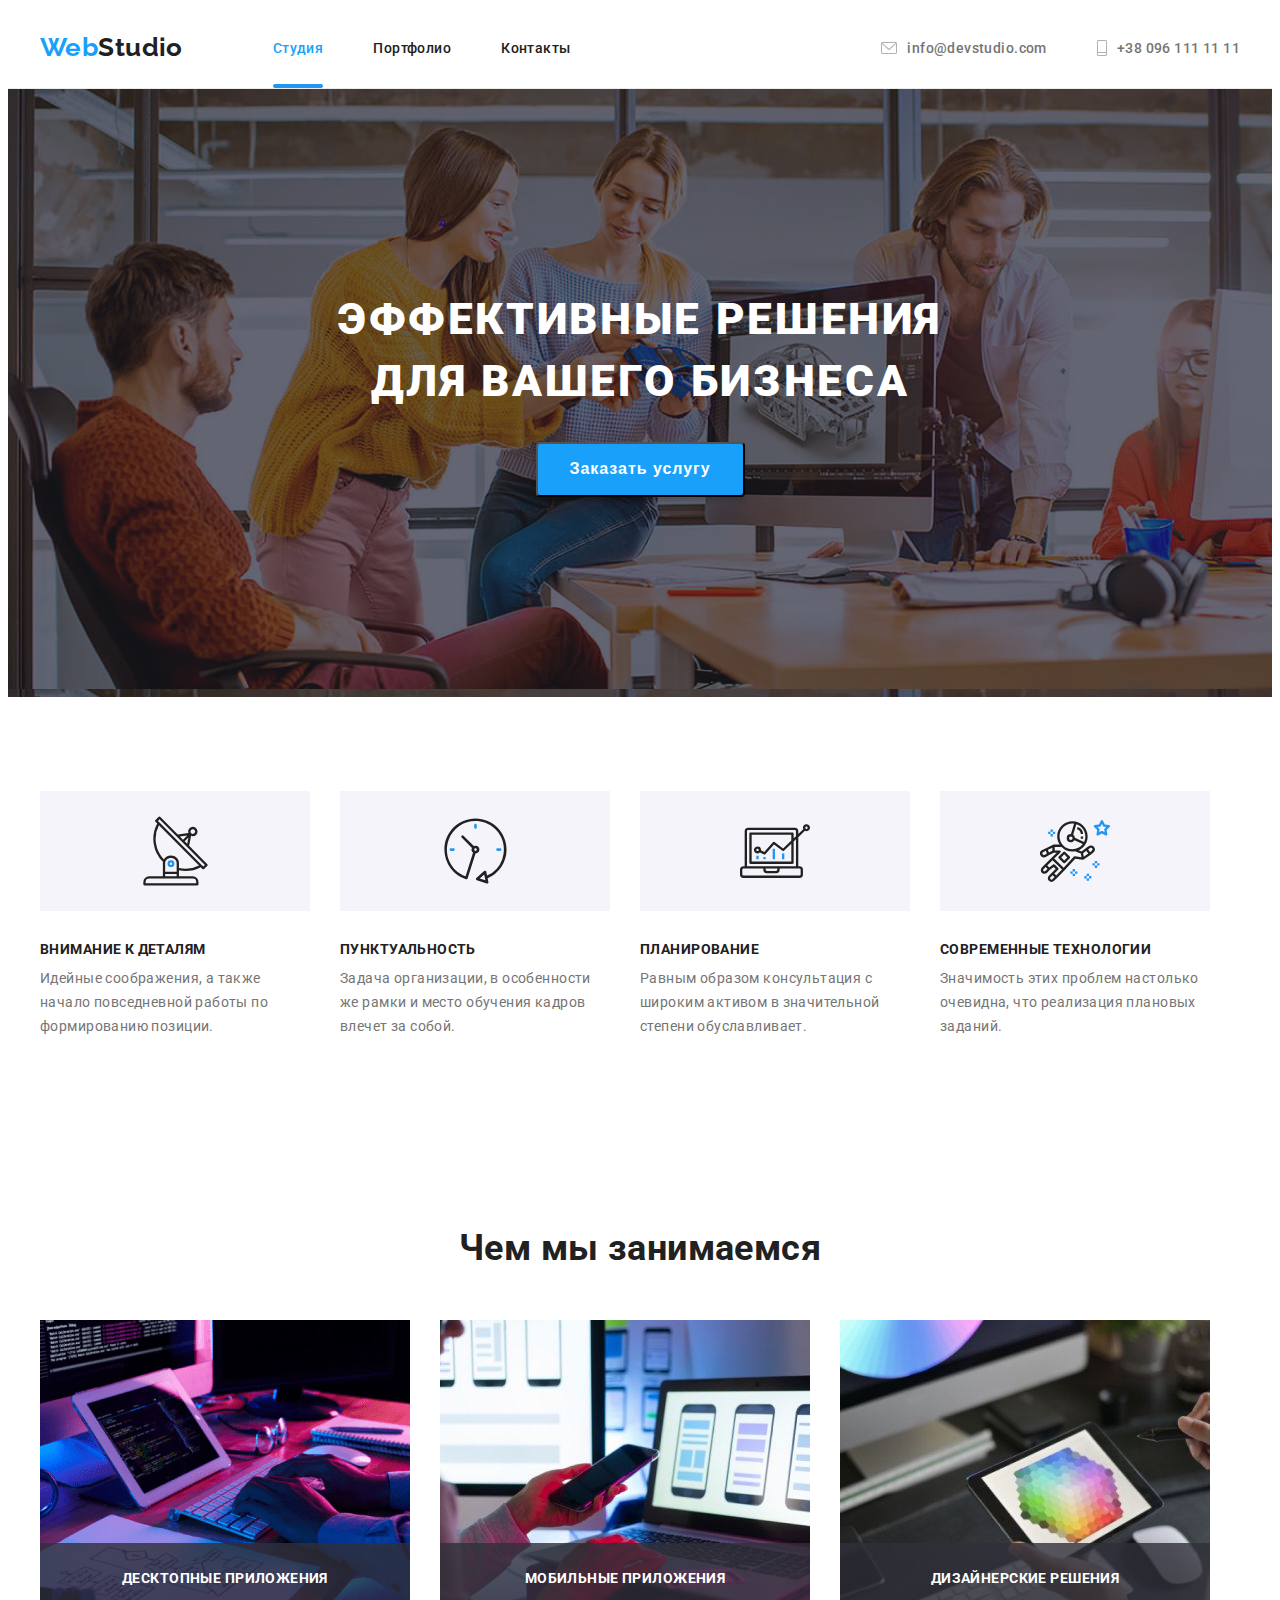
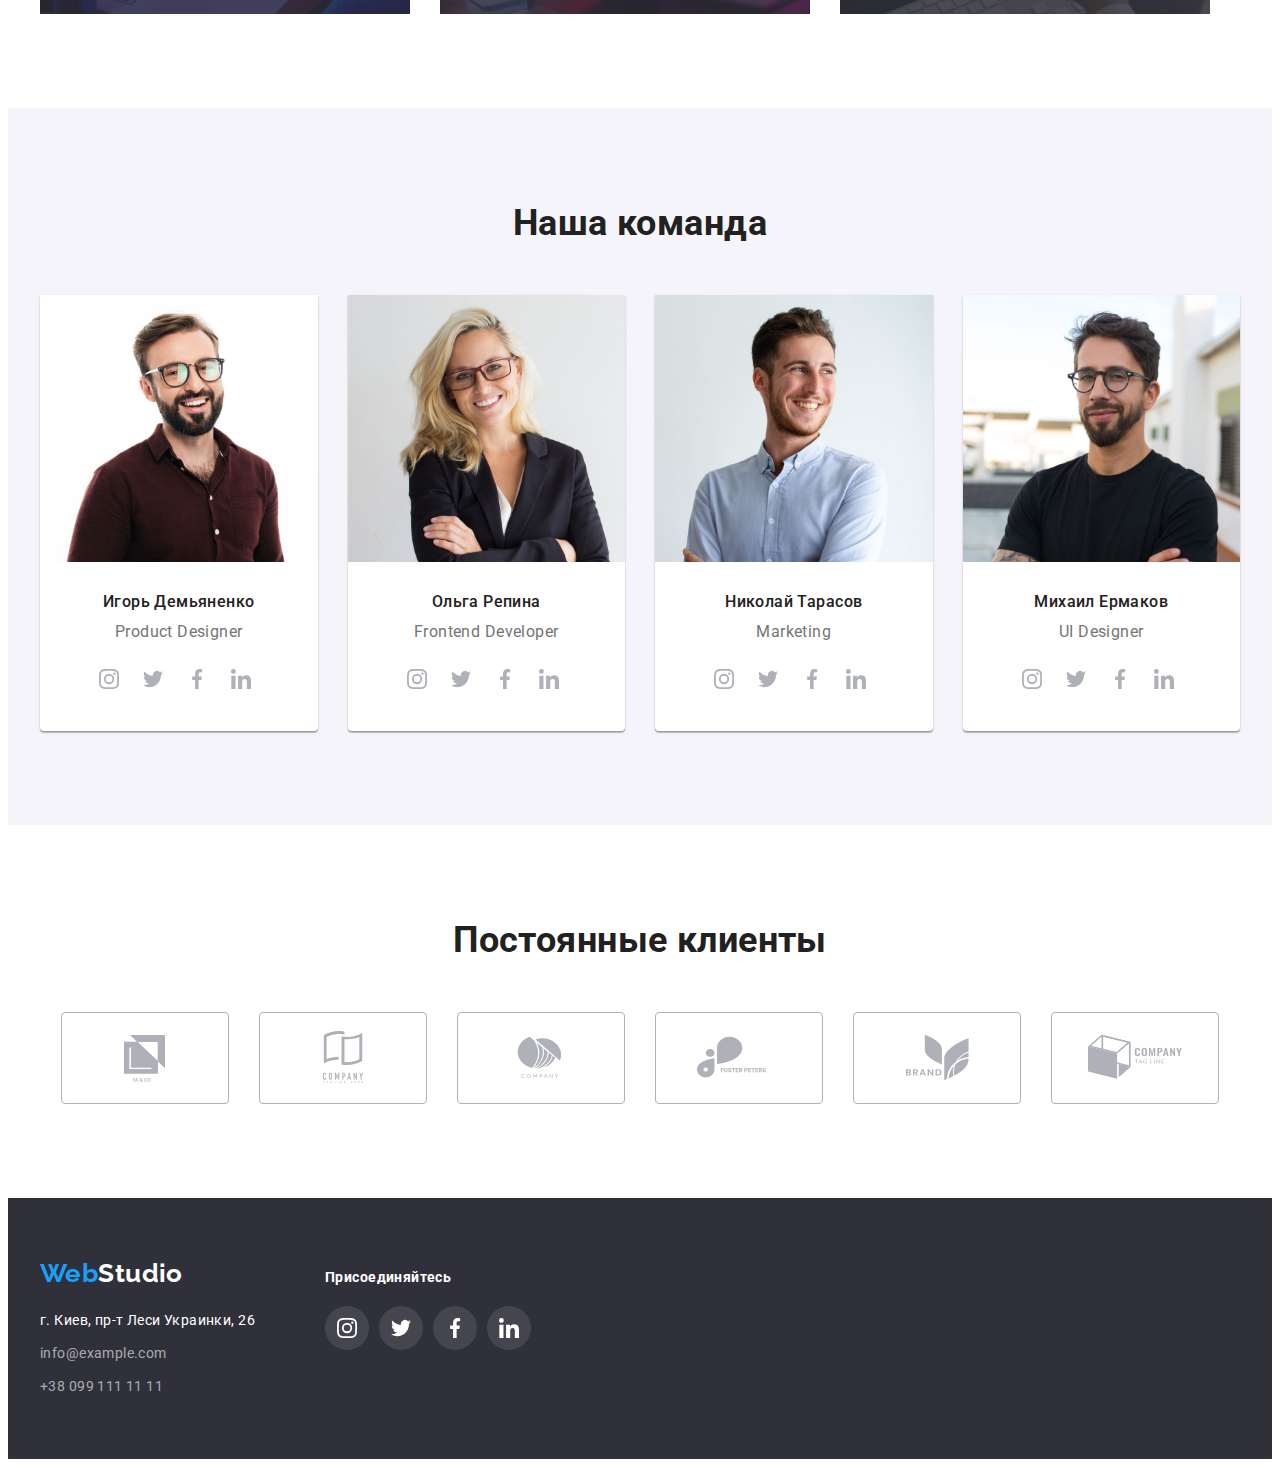
==== index.html @ 791e0b0e "All elements have bene copied from previous folder" ====
<!DOCTYPE html>
<html lang="en">
  <head>
    <meta charset="UTF-8" />
    <meta http-equiv="X-UA-Compatible" content="IE=edge" />
    <meta name="viewport" content="width=device-width, initial-scale=1.0" />
    <title>Document</title>
    <link rel="preconnect" href="https://fonts.gstatic.com" />
    <link
      rel="stylesheet"
      href="https://cdnjs.cloudflare.com/ajax/libs/modern-normalize/1.0.0/modern-normalize.min.css"
      integrity="sha512-ISS7cAi1PEhQ8jnbJpJZMd29NlhNj4AWYyLOSp2CE/CsHxTCu+r+t0D2yoJudVrd0/8fTVPUVDzY5Tvli75u/g=="
      crossorigin="anonymous"
      referrerpolicy="no-referrer"
    />
    <link
      href="https://fonts.googleapis.com/css2?family=Raleway:wght@700&family=Roboto:wght@400;500;700;900&display=swap"
      rel="stylesheet"
    />
    <link rel="stylesheet" href="./css/styles.css" />
  </head>
  <body>
    <!--Верхняя линия-->
    <header class="header">
      <div class="container flex-container">
        <a href="" class="header-logo link"
          ><span class="header-list-logo-part">Web</span>Studio</a
        >
        <nav class="nav">
          <ul class="nav-list">
            <li class="nav-list-item">
              <a href="./index.html" class="nav-list-link current link"
                >Студия</a
              >
            </li>
            <li class="nav-list-item">
              <a href="./portfolio.html" class="nav-list-link link"
                >Портфолио</a
              >
            </li>
            <li class="nav-list-item">
              <a href="" class="nav-list-link link">Контакты</a>
            </li>
          </ul>
        </nav>
        <ul class="auth-list">
          <li class="auth-list-item">
            <a href="mailto:info@devstudio.com" class="auth-list-link link">
              <svg class="auth-list-icon mail">
                <use href="./Images/sprite.svg#mail"></use>
              </svg>
              info@devstudio.com</a
            >
          </li>
          <li class="auth-list-item">
            <a href="tel:380961111111" class="auth-list-link link">
              <svg class="auth-list-icon phone">
                <use href="./Images/sprite.svg#phone"></use>
              </svg>
              +38 096 111 11 11</a
            >
          </li>
        </ul>
      </div>
    </header>
    <!-- Main  part -->
    <main>
      <!--Шапка/Герой-->
      <section class="hero">
        <div class="container">
          <h1 class="hero-title">
            Эффективные решения <br />для вашего бизнеса
          </h1>
          <button type="button" class="hero-button" data-modal-open>
            Заказать услугу
          </button>
          <div class="backdrop is-hidden" data-modal>
            <div class="modal">
              <button type="button" class="button-icon close" data-modal-close>
                <svg class="icon-close">
                  <use href="./Images/sprite.svg#close"></use>
                </svg>
              </button>
            </div>
          </div>
        </div>
      </section>
      <!--Особенности-->
      <section class="section">
        <h2 class="title-hide">Наши особенности</h2>

        <div class="container">
          <ul class="features-list">
            <li class="features-list-item">
              <div class="icon">
                <svg class="button-icon features1">
                  <use href="./Images/sprite.svg#features1"></use>
                </svg>
              </div>
              <h3 class="features-list-title">Внимание к деталям</h3>
              <p class="features-list-text">
                Идейные соображения, а также начало повседневной работы по
                формированию позиции.
              </p>
            </li>
            <li class="features-list-item">
              <div class="icon">
                <svg class="button-icon features2">
                  <use href="./Images/sprite.svg#features2"></use>
                </svg>
              </div>
              <h3 class="features-list-title">Пунктуальность</h3>
              <p class="features-list-text">
                Задача организации, в особенности же рамки и место обучения
                кадров влечет за собой.
              </p>
            </li>
            <li class="features-list-item">
              <div class="icon">
                <svg class="button-icon features3">
                  <use href="./Images/sprite.svg#features3"></use>
                </svg>
              </div>
              <h3 class="features-list-title">Планирование</h3>
              <p class="features-list-text">
                Равным образом консультация с широким активом в значительной
                степени обуславливает.
              </p>
            </li>
            <li class="features-list-item">
              <div class="icon">
                <svg class="button-icon features4">
                  <use href="./Images/sprite.svg#features4"></use>
                </svg>
              </div>
              <h3 class="features-list-title">Современные технологии</h3>
              <p class="features-list-text">
                Значимость этих проблем настолько очевидна, что реализация
                плановых заданий.
              </p>
            </li>
          </ul>
        </div>
      </section>
      <!--Чем мы занимаемся-->
      <section class="section">
        <div class="container">
          <h2 class="section-title">Чем мы занимаемся</h2>
          <ul class="wwd-list">
            <li class="wwd-list-item">
              <img
                src="./Images/What-we-do.1.jpg"
                width="370"
                alt="Писание код"
                class="wwd-list-img"
              />

              <p class="text-s">Десктопные приложения</p>
            </li>
            <li class="wwd-list-item">
              <img
                src="./Images/What-we-do.2.jpg"
                width="370"
                alt="Портирование"
                class="wwd-list-img"
              />
              <p class="text-s">Мобильные приложения</p>
            </li>
            <li class="wwd-list-item">
              <img
                src="./Images/What-we-do.3.jpg"
                width="370"
                alt="Цветовое оформление"
                class="wwd-list-img"
              />
              <p class="text-s">Дизайнерские решения</p>
            </li>
          </ul>
        </div>
      </section>
      <!--Наша команда-->
      <section class="section team">
        <div class="container">
          <h2 class="section-title">Наша команда</h2>
          <ul class="our-team">
            <li class="our-team-item">
              <img
                src="./Images/Worker1.jpg"
                alt="Фото Игоря Демьяненко"
                width="270"
                class="our-team-photo"
              />
              <div class="team-box">
                <h3 class="our-team-title">Игорь Демьяненко</h3>
                <p class="our-team-text">Product Designer</p>

                <div class="icon-list">
                  <a class="button our-team">
                    <svg class="button-icon">
                      <use href="./Images/sprite.svg#instagram"></use>
                    </svg>
                  </a>
                  <a class="button our-team">
                    <svg class="button-icon">
                      <use href="./Images/sprite.svg#twitter"></use>
                    </svg>
                  </a>
                  <a class="button our-team">
                    <svg class="button-icon">
                      <use href="./Images/sprite.svg#facebook"></use>
                    </svg>
                  </a>
                  <a class="button our-team">
                    <svg class="button-icon">
                      <use href="./Images/sprite.svg#in"></use>
                    </svg>
                  </a>
                </div>
              </div>
            </li>
            <li class="our-team-item">
              <img
                src="./Images/Worker2.jpg"
                alt="Фото Ольги Репиной"
                width="270"
                class="our-team-photo"
              />
              <div class="team-box">
                <h3 class="our-team-title">Ольга Репина</h3>
                <p class="our-team-text">Frontend Developer</p>

                <div class="icon-list">
                  <a class="button our-team">
                    <svg class="button-icon">
                      <use href="./Images/sprite.svg#instagram"></use>
                    </svg>
                  </a>
                  <a class="button our-team">
                    <svg class="button-icon">
                      <use href="./Images/sprite.svg#twitter"></use>
                    </svg>
                  </a>
                  <a class="button our-team">
                    <svg class="button-icon">
                      <use href="./Images/sprite.svg#facebook"></use>
                    </svg>
                  </a>
                  <a class="button our-team">
                    <svg class="button-icon">
                      <use href="./Images/sprite.svg#in"></use>
                    </svg>
                  </a>
                </div>
              </div>
            </li>
            <li class="our-team-item">
              <img
                src="./Images/Worker3.jpg"
                alt="Фото Николая Тарасова"
                width="270"
                class="our-team-photo"
              />
              <div class="team-box">
                <h3 class="our-team-title">Николай Тарасов</h3>
                <p class="our-team-text">Marketing</p>

                <div class="icon-list">
                  <a class="button our-team">
                    <svg class="button-icon">
                      <use href="./Images/sprite.svg#instagram"></use>
                    </svg>
                  </a>
                  <a class="button our-team">
                    <svg class="button-icon">
                      <use href="./Images/sprite.svg#twitter"></use>
                    </svg>
                  </a>
                  <a class="button our-team">
                    <svg class="button-icon">
                      <use href="./Images/sprite.svg#facebook"></use>
                    </svg>
                  </a>
                  <a class="button our-team">
                    <svg class="button-icon">
                      <use href="./Images/sprite.svg#in"></use>
                    </svg>
                  </a>
                </div>
              </div>
            </li>
            <li class="our-team-item">
              <img
                src="./Images/Worker4.jpg"
                alt="Фото Михаила Ермакова"
                width="270"
                class="our-team-photo"
              />
              <div class="team-box">
                <h3 class="our-team-title">Михаил Ермаков</h3>
                <p class="our-team-text">UI Designer</p>

                <div class="icon-list">
                  <a class="button our-team">
                    <svg class="button-icon">
                      <use href="./Images/sprite.svg#instagram"></use>
                    </svg>
                  </a>
                  <a class="button our-team">
                    <svg class="button-icon">
                      <use href="./Images/sprite.svg#twitter"></use>
                    </svg>
                  </a>
                  <a class="button our-team">
                    <svg class="button-icon">
                      <use href="./Images/sprite.svg#facebook"></use>
                    </svg>
                  </a>
                  <a class="button our-team">
                    <svg class="button-icon">
                      <use href="./Images/sprite.svg#in"></use>
                    </svg>
                  </a>
                </div>
              </div>
            </li>
          </ul>
        </div>
      </section>
      <!-- Клиенты -->
      <section class="section">
        <div class="container">
          <h2 class="section-title">Постоянные клиенты</h2>
          <ul class="our-сlients">
            <li class="our-clients-item">
              <svg class="button-icon client">
                <use href="./Images/sprite.svg#client1"></use>
              </svg>
            </li>
            <li class="our-clients-item">
              <svg class="button-icon client">
                <use href="./Images/sprite.svg#client2"></use>
              </svg>
            </li>
            <li class="our-clients-item">
              <svg class="button-icon client">
                <use href="./Images/sprite.svg#client3"></use>
              </svg>
            </li>
            <li class="our-clients-item">
              <svg class="button-icon client">
                <use href="./Images/sprite.svg#client4"></use>
              </svg>
            </li>
            <li class="our-clients-item">
              <svg class="button-icon client">
                <use href="./Images/sprite.svg#client5"></use>
              </svg>
            </li>
            <li class="our-clients-item">
              <svg class="button-icon client">
                <use href="./Images/sprite.svg#client6"></use>
              </svg>
            </li>
          </ul>
        </div>
      </section>
    </main>
    <!--Подвал-->
    <footer class="footer">
      <div class="container footer-c">
        <div class="address-container">
          <a href="" class="footer-logo"
            ><span class="footer-logo-part">Web</span>Studio
          </a>
          <address class="address">
            <ul class="address-list">
              <li class="address-list-item">
                <p class="address-list-text">г. Киев, пр-т Леси Украинки, 26</p>
              </li>
              <li class="address-list-item">
                <a href="mailto:info@example.com" class="address-list-link link"
                  >info@example.com</a
                >
              </li>
              <li class="address-list-item">
                <a href="tel:380991111111" class="address-list-link link"
                  >+38 099 111 11 11</a
                >
              </li>
            </ul>
          </address>
        </div>
        <div class="icon-container">
          <h3 class="icon-list-title">Присоединяйтесь</h3>
          <ul class="icon-list footer-i">
            <li class="icon-list-item">
              <svg class="button-icon">
                <use href="./Images/sprite.svg#instagram"></use>
              </svg>
            </li>
            <li class="icon-list-item">
              <svg class="button-icon">
                <use href="./Images/sprite.svg#twitter"></use>
              </svg>
            </li>
            <li class="icon-list-item">
              <svg class="button-icon">
                <use href="./Images/sprite.svg#facebook"></use>
              </svg>
            </li>
            <li class="icon-list-item">
              <svg class="button-icon">
                <use href="./Images/sprite.svg#in"></use>
              </svg>
            </li>
          </ul>
        </div>
      </div>
    </footer>
    <script src="./js/modal.js"></script>
  </body>
</html>
---- css/styles.css ----
/* Основной цвет при наведении на ссылку/кнопку #2196F3 */
/* Основной цвет текста навигации и заголовков #212121 */
/* Цвет на текста героя+нижний лого #FFFFFF */
/* Цвет обычного текста в секции #757575 */
/* Основной цвет заднего фона #FFFFFF */
/* Цвет заднего фона Hero#2F303A */

:root {
  --primary-text-color: #212121;
  --secondary-text-color: #757575;
  --white-text-color: #ffffff;
  --footer-text-color: rgba(255, 255, 255, 0.6);
  --accent-color: #18a0fb;
  --primary-white-color: #ffffff;
  --secondary-background-color: #2f303a;
  --third-background-color: #f5f4fa;
  --fourth-background-color: #c4c4c4;
  --first-icon-color: #afb1b8;
  --second-icon-color: #212121;
  --third-icon-color: #ffffff;
  --fourth-icon-color: #757575;
}

body {
  font-family: Roboto;
  font-size: 14px;
  line-height: 1.2;
  letter-spacing: 0.03em;
  color: var(--primary-text-color);
  background-color: var(--primary-white-color);
}
li {
  list-style-type: none;
}
h1,
h2,
h3,
h4,
h5,
h6 {
  margin-top: 0;
  margin-bottom: 0;
}
ul,
p {
  margin: 0;
  padding: 0;
}

img {
  display: block;
  width: 100%;
  height: auto;
}

.title-hide {
  display: none;
}
.button {
  display: flex;

  padding: 0;

  border: none;
}

.button-icon,
.auth-list-icon {
  fill: var(--first-icon-color);

  transition: 250ms cubic-bezier(0.4, 0, 0.2, 1);
}

.button-icon:hover,
.auth-list-icon:hover,
.button-icon:focus,
.auth-list-icon:focus {
  fill: var(--accent-color);

  cursor: pointer;
}

/* Header */
.container {
  margin-left: auto;
  margin-right: auto;
  padding-left: 15px;
  padding-right: 15px;

  width: 1200px;
}

.flex-container {
  display: flex;

  align-items: center;
  justify-content: center;
}

.section {
  padding-top: 94px;
  padding-bottom: 94px;
}
/* Logo */

.header {
  display: flex;
  height: 80px;

  border-bottom: 1px solid #ececec;
}
.header-list-logo-part,
.footer-logo-part {
  color: var(--accent-color);
}
.header-logo {
  margin-right: 90px;

  text-decoration: none;
  font-family: Raleway;
  font-weight: bold;
  font-size: 26px;
  color: var(--primary-text-color);

  transition: 250ms cubic-bezier(0.4, 0, 0.2, 1);
}

.header-logo:focus,
.header-logo:hover {
  color: var(--accent-color);
}

.footer-logo:focus,
.footer-logo:hover {
  color: var(--accent-color);
}

.link {
  text-decoration: none;
}

.nav-list {
  display: flex;
}
.nav-list-item:not(:last-child),
.auth-list-item:not(:last-child) {
  margin-right: 50px;
}

.nav-list-link.current {
  position: relative;
  transition: 250ms cubic-bezier(0.4, 0, 0.2, 1);
}

.nav-list-link.current::after {
  content: "";
  position: absolute;
  top: 115%;
  right: 0%;

  width: 100%;
  height: 4px;

  background: #2196f3;
  border-radius: 2px;
}

.nav-list-link {
  padding-top: 20px;
  padding-bottom: 20px;

  font-weight: 500;
  color: var(--primary-text-color);

  transition: 250ms cubic-bezier(0.4, 0, 0.2, 1);
}
.nav-list-link:focus,
.nav-list-link:hover {
  color: var(--accent-color);
}

.current {
  font-weight: 500;
  color: var(--accent-color);
}

.auth-list {
  margin-left: auto;

  display: flex;
}

.auth-list-item {
  display: flex;
  align-items: center;
}

.mail {
  margin-right: 10px;

  width: 16px;
  height: 12px;

  transition: 250ms cubic-bezier(0.4, 0, 0.2, 1);
}

.phone {
  margin-right: 10px;

  width: 10px;
  height: 16px;

  transition: 250ms cubic-bezier(0.4, 0, 0.2, 1);
}

.auth-list-link {
  display: flex;
  align-items: center;
  padding-top: 20px;
  padding-bottom: 20px;

  font-weight: 500;
  color: var(--secondary-text-color);

  transition: 250ms cubic-bezier(0.4, 0, 0.2, 1);
}

.auth-list-link:focus,
.auth-list-link:hover {
  color: var(--accent-color);
}

.auth-list-link:hover .auth-list-icon,
.auth-list-link:focus .auth-list-icon {
  fill: var(--accent-color);
}

/* Hero */

.hero {
  margin-right: auto;
  margin-left: auto;

  max-width: 1600px;
  padding-top: 200px;
  padding-bottom: 200px;

  background-color: var(--fourth-background-color);
  background-image: linear-gradient(
      to right,
      rgba(47, 48, 58, 0.4),
      rgba(47, 48, 58, 0.4)
    ),
    url(../Images/hero-background.jpg);
}

.hero-title {
  text-align: center;
  font-weight: 900;
  font-size: 44px;
  line-height: 1.4;
  letter-spacing: 0.06em;
  text-transform: uppercase;
  color: var(--white-text-color);
}
.hero-button {
  margin-top: 30px;
  margin-left: auto;
  margin-right: auto;

  display: flex;
  padding: 10px 32px;

  cursor: pointer;
  font-weight: bold;
  font-size: 16px;
  line-height: 1.9;
  letter-spacing: 0.06em;
  text-align: center;
  color: var(--white-text-color);

  background: var(--accent-color);
  box-shadow: 0px 4px 4px rgba(0, 0, 0, 0.15);
  border-radius: 4px;
  transition: 250ms cubic-bezier(0.4, 0, 0.2, 1);
}

.backdrop {
  position: fixed;
  top: 0;
  left: 0;

  width: 100%;
  height: 100%;

  background: rgba(0, 0, 0, 0.2);
  transition: 250ms cubic-bezier(0.4, 0, 0.2, 1);
}

.backdrop.is-hidden {
  pointer-events: none;
  visibility: hidden;
  transition: 250ms cubic-bezier(0.4, 0, 0.2, 1);

  opacity: 0;
}

.modal {
  position: absolute;
  top: 50%;
  left: 50%;

  transform: translate(-50%, -50%);
  width: 528px;
  height: 581px;

  background: #ffffff;
  box-shadow: 0px 1px 3px rgba(0, 0, 0, 0.12), 0px 1px 1px rgba(0, 0, 0, 0.14),
    0px 2px 1px rgba(0, 0, 0, 0.2);
  border-radius: 4px;
}

.close {
  position: absolute;
  top: 8px;
  right: 8px;

  width: 30px;
  height: 30px;
  padding: 0%;

  background-color: var(--primary-white-color);
  border-radius: 50%;
  cursor: pointer;
  border-color: var(--first-icon-color);
  transition: 250ms cubic-bezier(0.4, 0, 0.2, 1);
}

.icon-close {
  width: 100%;
  height: 100%;

  fill: #212121;
  transition: 10ms cubic-bezier(0.4, 0, 0.2, 1);
}

.close:hover .icon-close,
.close:focus .icon-close {
  fill: var(--accent-color);
}

.close:hover,
.close:focus {
  border-color: var(--accent-color);
}

/* Features */
.features-section {
  padding-top: 94px;
  padding-bottom: 94px;
}

.features-list {
  display: flex;
}

.features-list-item {
  margin-right: 30px;

  width: 270px;
}

.features-list-item > .icon {
  margin-bottom: 30px;

  display: flex;
  align-items: center;
  justify-content: center;
  padding-top: 25px;
  padding-bottom: 25px;

  background-color: var(--third-background-color);
}

.features1 {
  width: 65px;
  height: 70px;

  fill: var(--second-icon-color);
  transition: 250ms cubic-bezier(0.4, 0, 0.2, 1);
}
.features2 {
  width: 65px;
  height: 70px;

  fill: var(--second-icon-color);
  transition: 250ms cubic-bezier(0.4, 0, 0.2, 1);
}
.features3 {
  width: 70px;
  height: 70px;

  fill: var(--second-icon-color);
  transition: 250ms cubic-bezier(0.4, 0, 0.2, 1);
}
.features4 {
  width: 70px;
  height: 70px;

  fill: var(--second-icon-color);
  transition: 250ms cubic-bezier(0.4, 0, 0.2, 1);
}

.features-list-item:last-child {
  margin-right: 0;
}

.features-list-title {
  margin-bottom: 10px;

  font-size: 14px;
  font-weight: bold;
  text-transform: uppercase;
}

.features-list-text {
  line-height: 1.7;

  color: var(--secondary-text-color);
}

/* What we do */
.wwd-section {
  padding-top: 94px;
  padding-bottom: 94px;
}

.wwd-title {
  margin-bottom: 50px;
}
.section-title {
  margin-bottom: 50px;

  font-weight: bold;
  font-size: 36px;
  text-align: center;
}

.wwd-list {
  display: flex;
}
.wwd-list-item:not(:last-child) {
  margin-right: 30px;
}

.wwd-list-item {
  position: relative;
}

.overlay {
  position: absolute;

  width: 100%;

  transition: 250ms cubic-bezier(0.4, 0, 0.2, 1);
  opacity: 0;
}

.text-s {
  position: absolute;

  /* Или через падинги left+right:auto */
  width: 100%;
  bottom: 0%;
  display: flex;
  padding-top: 27px;
  padding-bottom: 27px;
  justify-content: center;

  font-weight: bold;
  text-transform: uppercase;
  color: var(--white-text-color);

  background: rgba(47, 48, 58, 0.8);
  transition: 250ms cubic-bezier(0.4, 0, 0.2, 1);
}

.wwd-list-item:hover .overlay.text-s,
.wwd-list-item:focus .overlay.text-s {
  opacity: 1;
}

/* Our Team */
.team {
  background-color: var(--third-background-color);
}

.our-team {
  display: flex;
}
.our-team-item {
  background-color: #ffffff;
  box-shadow: 0px 1px 3px rgba(0, 0, 0, 0.12), 0px 1px 1px rgba(0, 0, 0, 0.14),
    0px 2px 1px rgba(0, 0, 0, 0.2);
  border-radius: 0px 0px 4px 4px;
}

.our-team-item:not(:last-child) {
  margin-right: 30px;
}

.team-box {
  padding-top: 30px;
  padding-bottom: 30px;
}

.icon-list {
  display: flex;
  justify-content: center;
  width: 270px;
}
.icon-list svg {
  width: 44px;
  height: 44px;

  background-color: var(--third-icon-color);
  transition: 250ms cubic-bezier(0.4, 0, 0.2, 1);
}

.icon-list svg:hover,
.icon-list svg:focus {
  border-radius: 50%;
  fill: var(--third-icon-color);
  background-color: var(--accent-color);
}

.button.our-team {
  border-radius: 50%;
}

.button.our-team > .button-icon {
  border-radius: 50%;
}
.our-team-title {
  margin-bottom: 10px;

  font-weight: 500;
  font-size: 16px;
  text-align: center;
}
.our-team-text {
  margin-bottom: 16px;

  font-size: 16px;
  color: var(--secondary-text-color);
  text-align: center;
}

/* Our Clients */
.our-сlients {
  display: flex;
  justify-content: center;
}

.our-clients-item {
  margin-right: 30px;

  display: flex;
  padding: 15px 30px;

  border: 1px solid var(--first-icon-color);
  border-radius: 4px;
  cursor: pointer;
  transition: 250ms cubic-bezier(0.4, 0, 0.2, 1);
}

.our-clients-item:hover,
.our-clients-item:focus {
  border-color: var(--accent-color);
}
.our-clients-item:hover .button-icon,
.our-clients-item:focus .button-icon {
  fill: var(--accent-color);
}
.our-clients-item:last-child {
  margin-right: 0;
}

.button-icon.client {
  width: 106px;
  height: 60px;
}

/* Footer */
.footer {
  padding-top: 60px;
  padding-bottom: 60px;

  background-color: var(--secondary-background-color);
}
.footer-c {
  display: flex;
  align-items: baseline;
}
.footer-logo {
  font-family: Raleway;
  font-weight: bold;
  font-size: 26px;
  text-decoration: none;
  color: var(--white-text-color);

  transition: 250ms cubic-bezier(0.4, 0, 0.2, 1);
}

.address {
  margin-top: 20px;
}

.address-list-item {
  margin-bottom: 9px;

  font-style: normal;
  line-height: 1.7;
  color: var(--white-text-color);
}
.address-list-item:last-child {
  margin-bottom: 0;
}

.icon-container {
  margin-left: 70px;
}

.footer-i svg {
  fill: var(--third-icon-color);
  background-color: rgba(255, 255, 255, 0.1);
  border-radius: 50%;
  transition: 250ms cubic-bezier(0.4, 0, 0.2, 1);
}
.icon-list.footer-i {
  justify-content: flex-start;
}

.icon-list-title {
  margin-bottom: 20px;

  font-size: 14px;
  color: var(--white-text-color);
}

.icon-list-item {
  display: flex;
}

.icon-list-item:not(:last-child) {
  margin-right: 10px;
}

.address-list-link {
  font-style: normal;
  font-size: 14px;
  line-height: 1.7;
  letter-spacing: 0.03em;
  color: var(--footer-text-color);

  transition: 250ms cubic-bezier(0.4, 0, 0.2, 1);
}
.address-list-link:focus,
.address-list-link:hover {
  color: var(--accent-color);
}

.footer-list-part-logo.right {
  color: var(--white-text-color);
}
.footer-list-part-logo.right:focus,
.footer-list-part-logo.right:hover {
  color: var(--accent-color);
}

/* PORTFOLIO */
/* Фильтр */
.filter-list {
  margin-bottom: 50px;

  display: flex;
  justify-content: center;
}

.filter-list-item:not(:last-child) {
  margin-right: 8px;
}

.filter-list-button.current {
  text-align: center;
  cursor: pointer;
  font-weight: 500;
  font-size: 16px;
  line-height: 1.6;
  letter-spacing: 0.06em;
  color: var(--white-text-color);

  background: var(--accent-color);
  box-shadow: 0px 3px 1px rgba(0, 0, 0, 0.1), 0px 1px 2px rgba(0, 0, 0, 0.08),
    0px 2px 2px rgba(0, 0, 0, 0.12);
  transition: 250ms cubic-bezier(0.4, 0, 0.2, 1);
  border-radius: 4px;
  border: transparent;
}
.filter-list-button.current:hover,
.filter-list-button.current:focus {
  color: var(--white-text-color);
}
.filter-list-button {
  padding: 6px 22px;

  font-weight: 500;
  font-size: 16px;
  line-height: 1.6;
  letter-spacing: 0.06em;
  text-align: center;
  color: var(--primary-text-color);

  background: var(--third-background-color);
  border-radius: 4px;
  border: transparent;
  transition: 250ms cubic-bezier(0.4, 0, 0.2, 1);

  cursor: pointer;
}
.filter-list-button:hover,
.filter-list-button:focus {
  color: var(--white-text-color);

  background: var(--accent-color);
  box-shadow: 0px 3px 1px rgba(0, 0, 0, 0.1), 0px 1px 2px rgba(0, 0, 0, 0.08),
    0px 2px 2px rgba(0, 0, 0, 0.12);
  border-radius: 4px;
}

/* Проекты */
.project-list {
  margin: -15px;

  display: flex;
  flex-wrap: wrap;
}

.project-list-item {
  margin: 15px;

  background: #ffffff;
  border: 1px solid #eeeeee;
  box-sizing: border-box;
  transition: 250ms cubic-bezier(0.4, 0, 0.2, 1);
}

.project-list-item:hover,
.project-list-item:focus {
  box-shadow: 0px 1px 1px rgba(0, 0, 0, 0.12), 0px 4px 4px rgba(0, 0, 0, 0.06),
    1px 4px 6px rgba(0, 0, 0, 0.16);
}

.project-list-item:hover .thumb:before,
.project-list-item:focus .thumb:before {
  transform: translateY(0%);

  opacity: 1;
}

.project-list-item:hover .text-p,
.project-list-item:focus .text-p {
  transform: translate(-50%, -50%) translateY(0%);

  opacity: 1;
}

.project-list-item:nth-child(3n) {
  margin-right: 0px;
}
.project-list-item:not(:nth-last-child(-n + 3)) {
  margin-bottom: 15px;
}

.thumb {
  position: relative;

  overflow: hidden;
}

.thumb::before {
  content: "";
  position: absolute;
  top: 0%;
  left: 0%;

  width: 100%;
  height: 100%;
  transform: translateY(100%);

  background: rgba(33, 150, 243, 0.9);
  transition: 250ms cubic-bezier(0.4, 0, 0.2, 1);

  opacity: 0;
}

.text-p {
  top: 50%;
  left: 50%;

  width: 322px;

  font-size: 18px;
  line-height: 1.6;
  color: var(--white-text-color);

  transform: translate(-50%, -50%) translateY(100%);
}

.project-list-item:hover text.p,
.project-list-item:focus text.p {
  opacity: 1;
}

.project-box {
  padding-top: 20px;
  padding-bottom: 20px;
  padding-left: 24px;
  padding-right: 24px;
}

.project-list-title {
  margin-bottom: 4px;

  font-weight: bold;
  font-size: 18px;
  line-height: 2;
  letter-spacing: 0.06em;
  color: var(--primary-text-color);
}
.project-list-text {
  font-size: 16px;
  line-height: 1.8;
  color: var(--secondary-text-color);
}
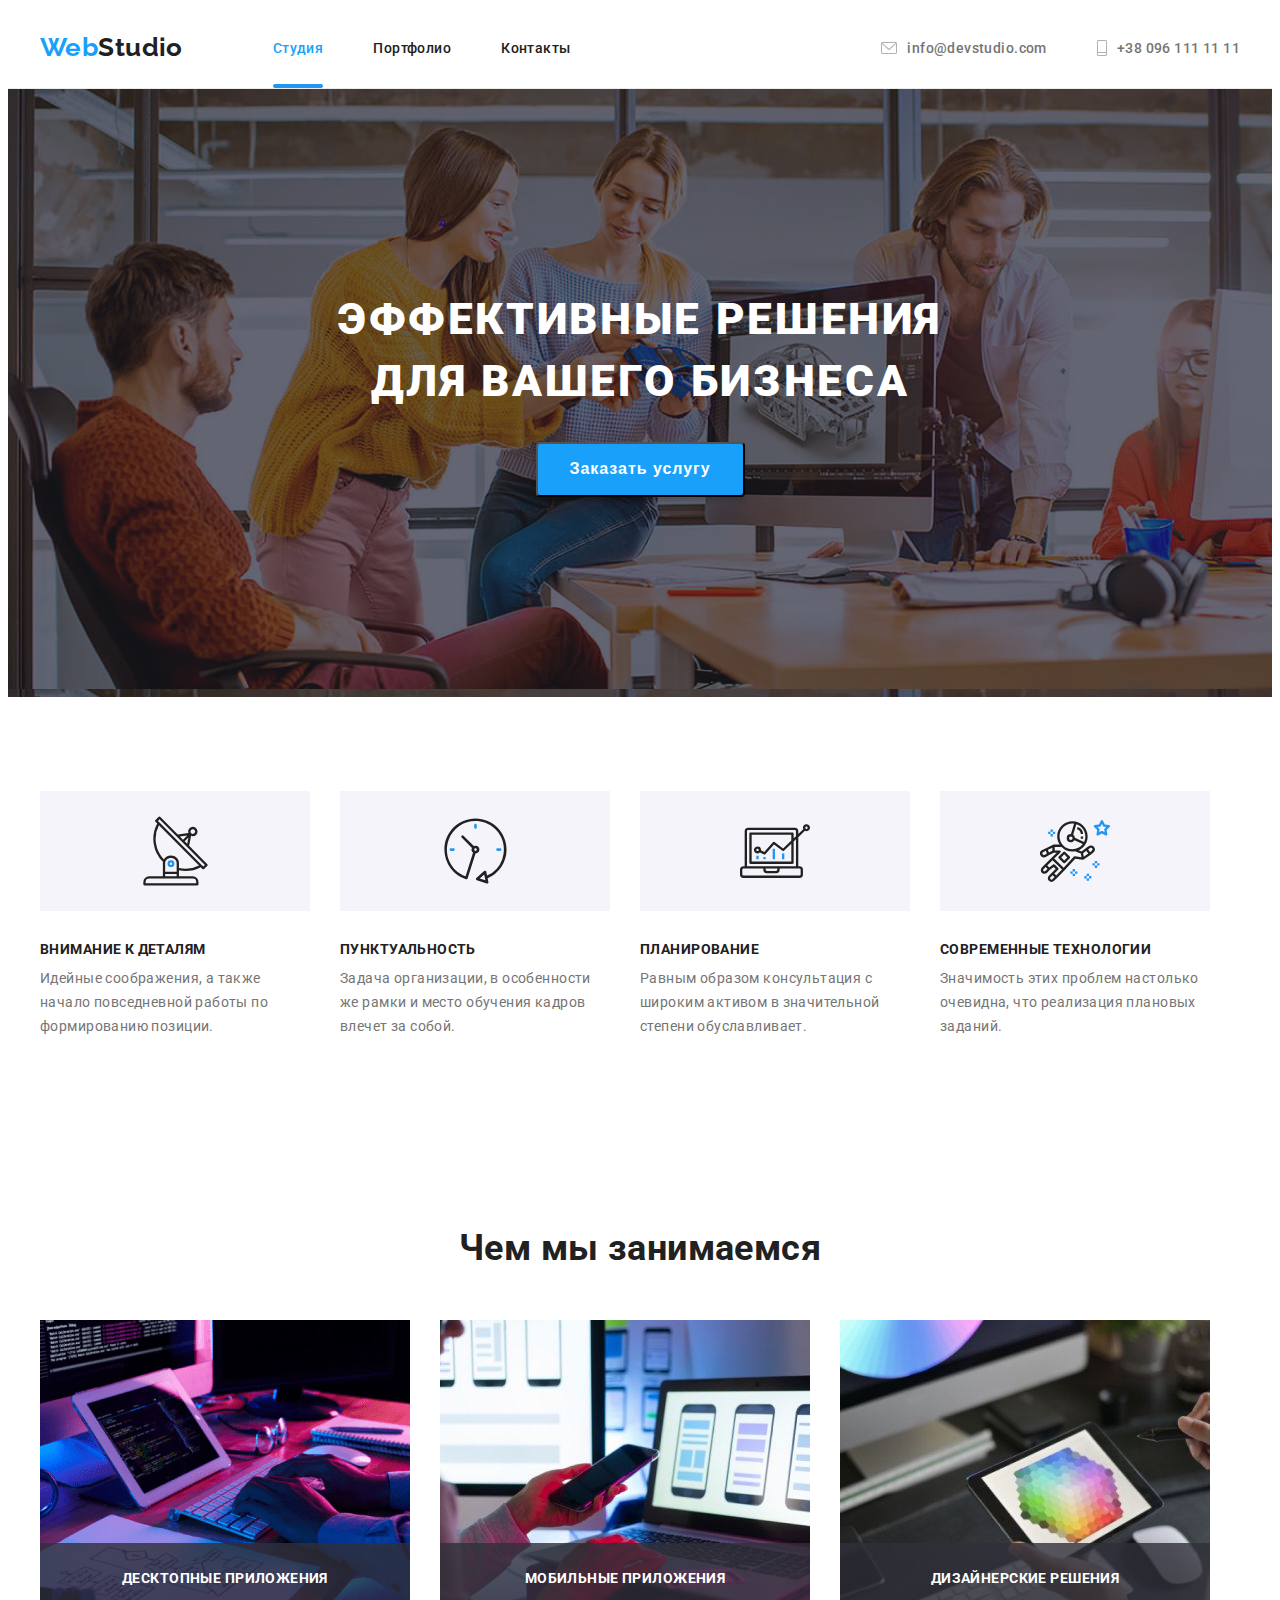
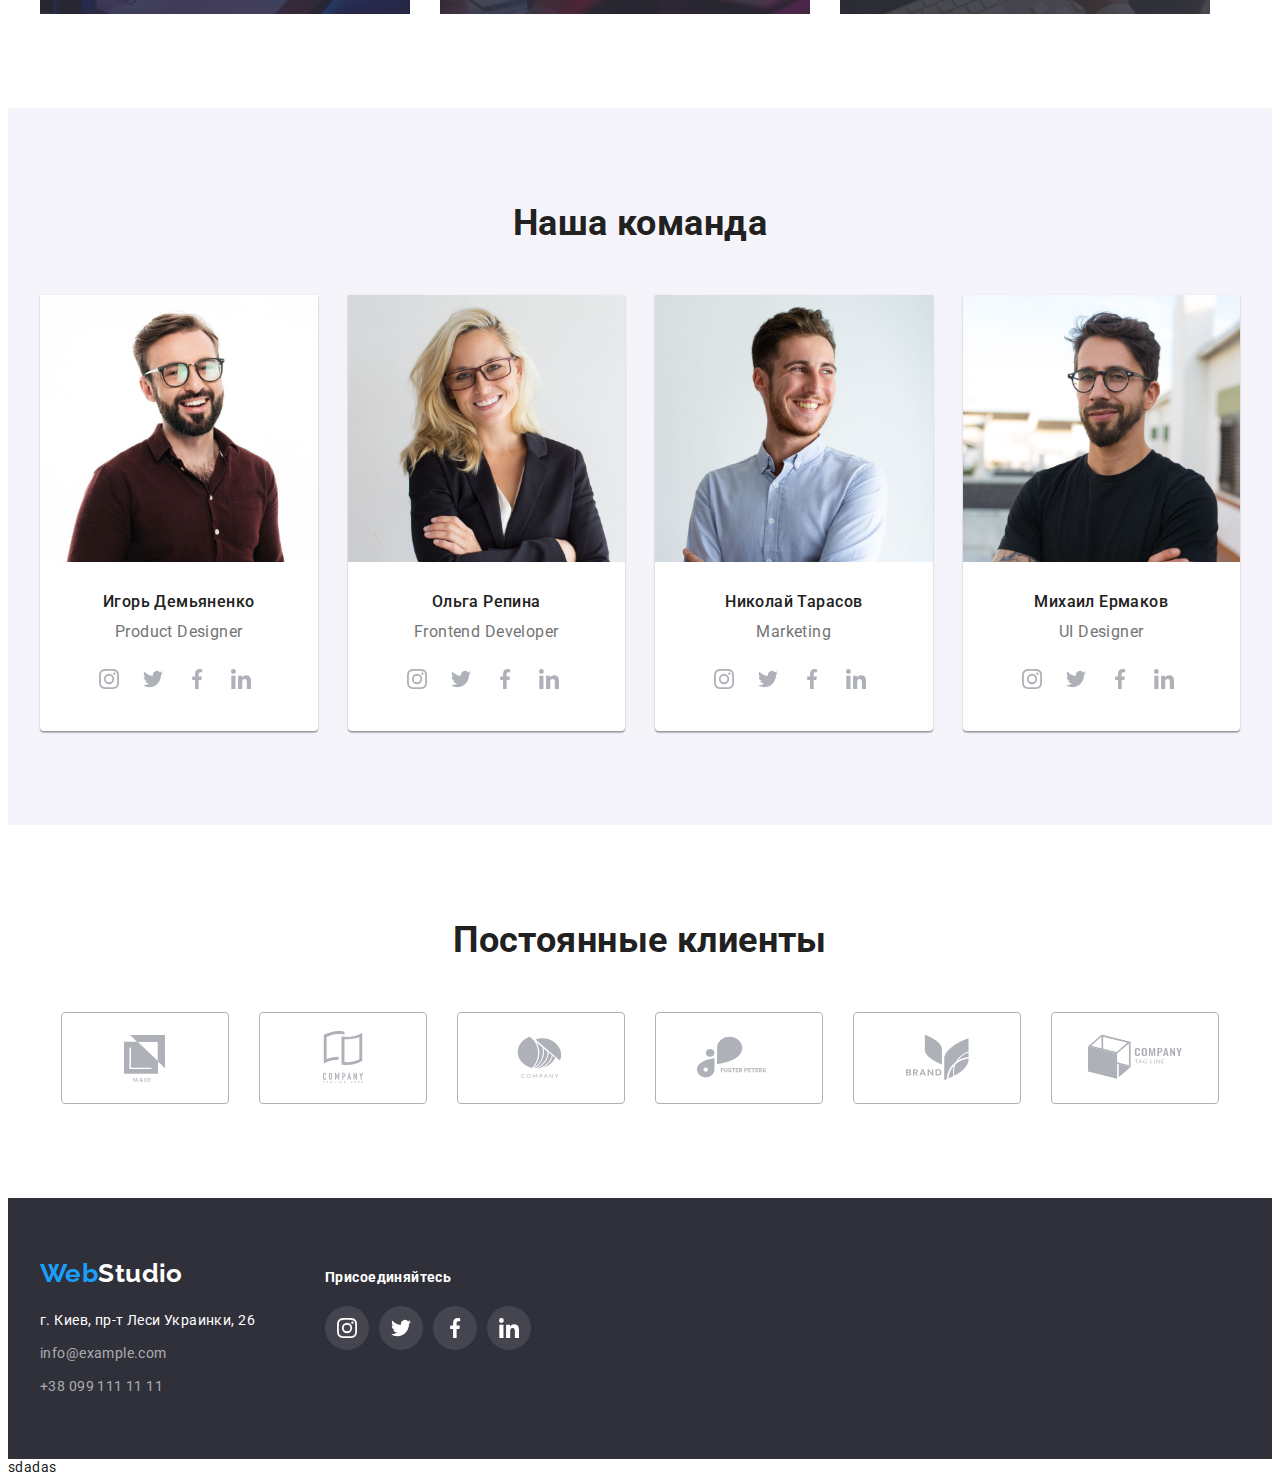
==== commit f5faa3e8: "HW-6.1" ====
--- a/index.html
+++ b/index.html
@@ -81,6 +81,26 @@
                   <use href="./Images/sprite.svg#close"></use>
                 </svg>
               </button>
+              <h2>Оставьте сови данные, мы вам перезвоним</h2>
+              <label for="name">Имя</label>
+              <input type="text" name="name" id="name" />
+              <label for="tel">Телефон</label>
+              <input type="tel" name="tel" id="tel" />
+              <label for="email">Почта</label>
+              <input type="email" name="email" id="email" />
+              <label for="comment">Комментрий</label>
+              <textarea
+                name="comment"
+                id="comment"
+                placeholder="Введите текст"
+              ></textarea>
+              <br />
+              <input type="checkbox" name="checkbox" id="checkbox" />
+              <label for="checkbox"
+                >Соглашаюсь с рассылкой и принимаю
+                <a>Условия договора</a></label
+              >
+              <button type="button">Отправить</button>
             </div>
           </div>
         </div>
@@ -417,6 +437,7 @@
         </div>
       </div>
     </footer>
+    <form>sdadas</form>
     <script src="./js/modal.js"></script>
   </body>
 </html>
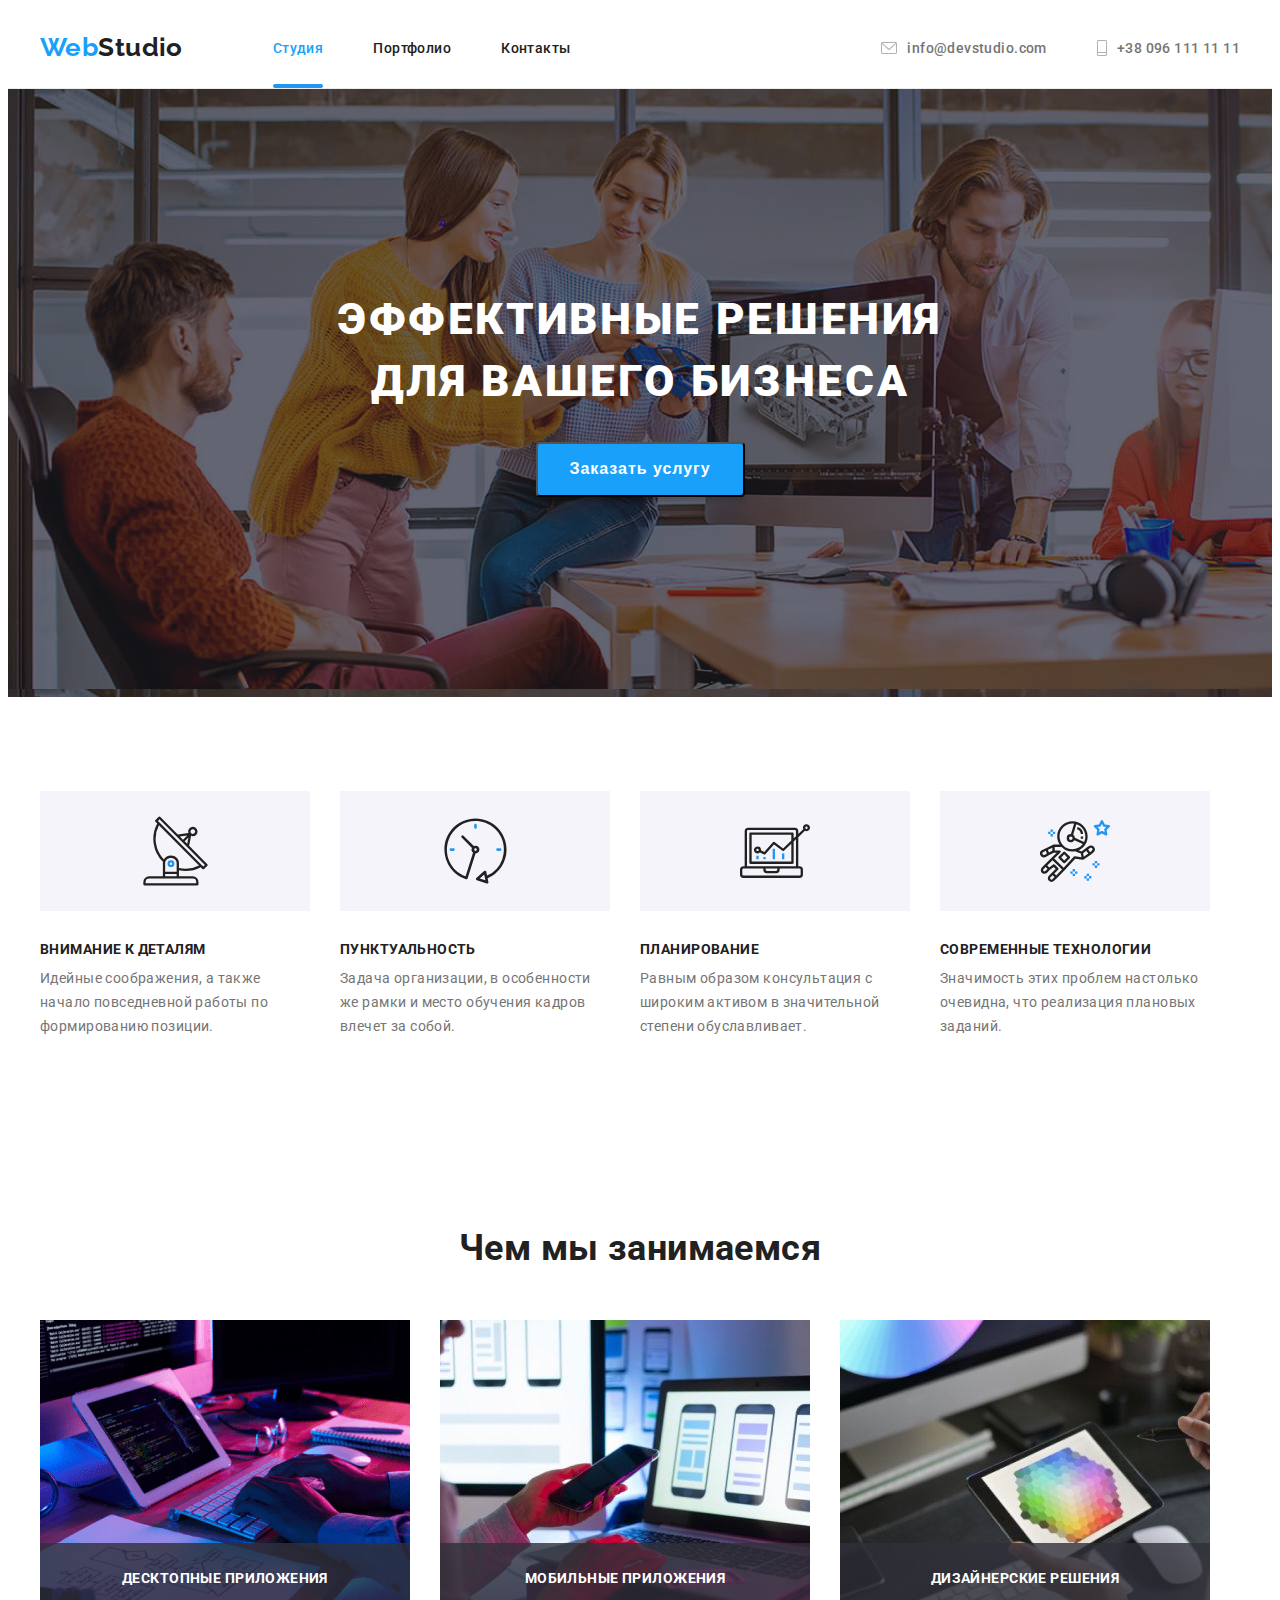
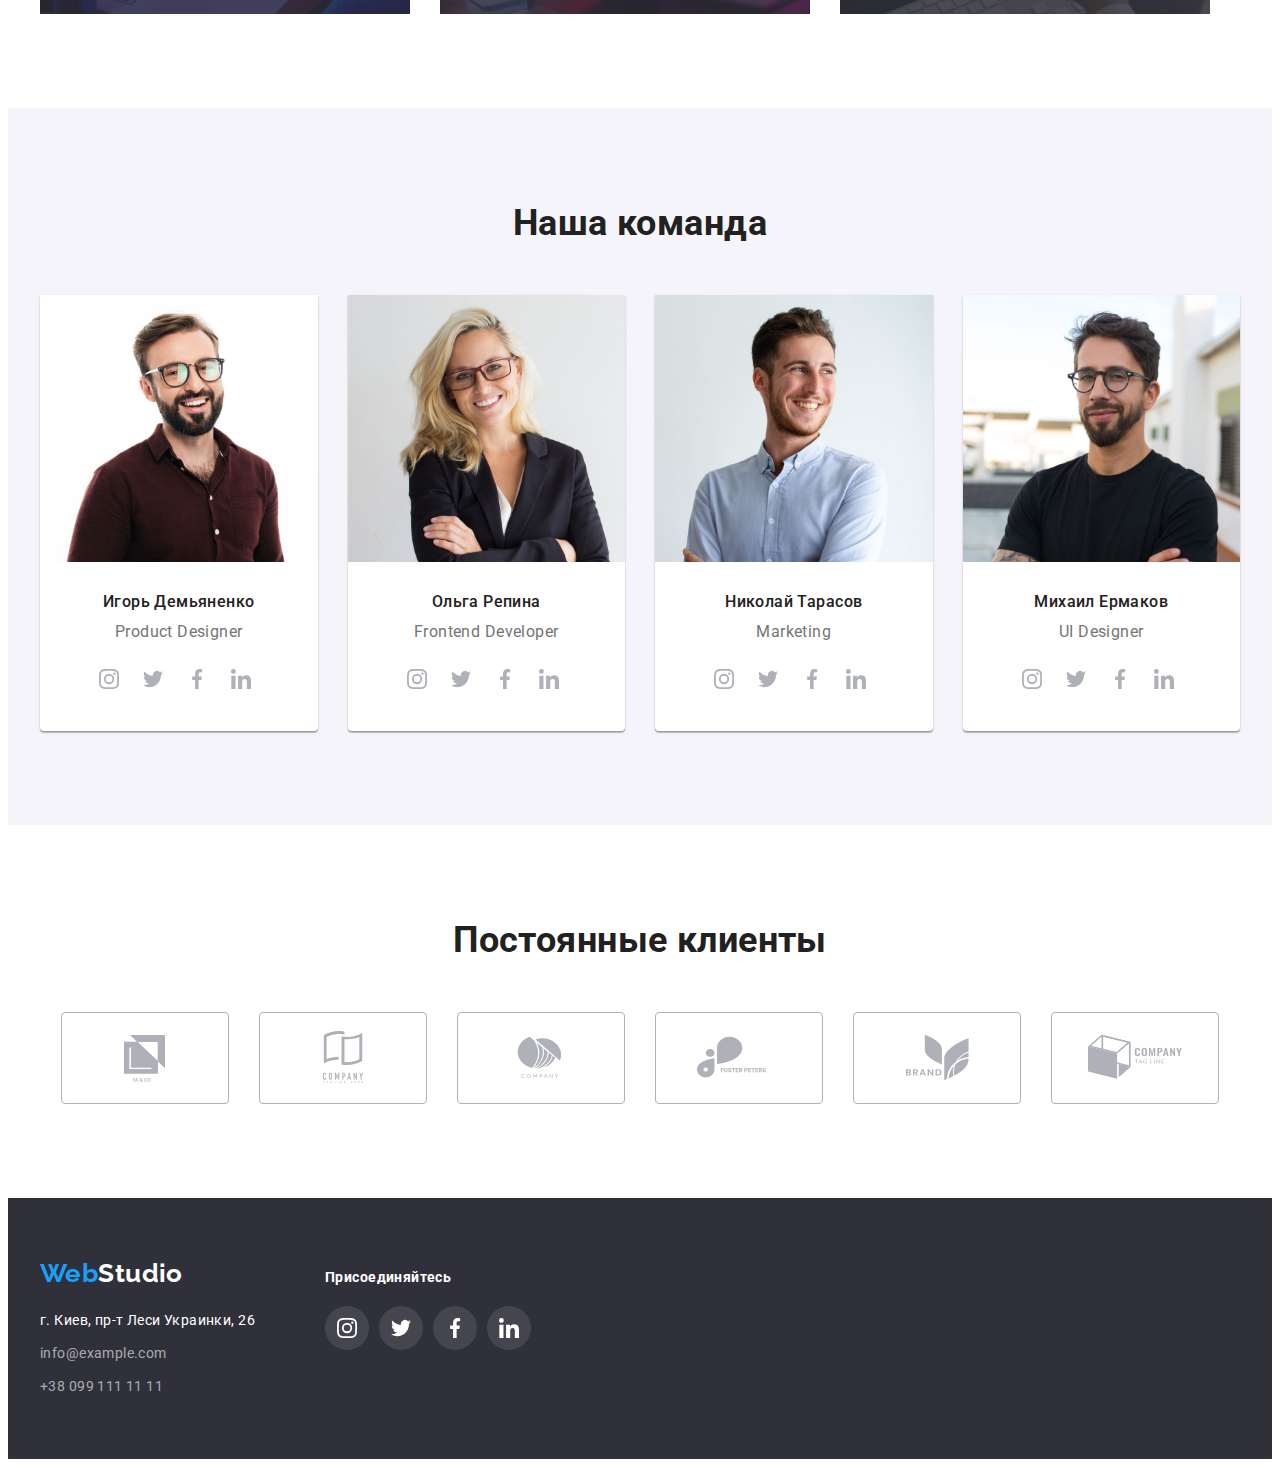
==== commit 5ef73c3b: "Update index.html" ====
--- a/index.html
+++ b/index.html
@@ -437,7 +437,7 @@
         </div>
       </div>
     </footer>
-    <form>sdadas</form>
+
     <script src="./js/modal.js"></script>
   </body>
 </html>
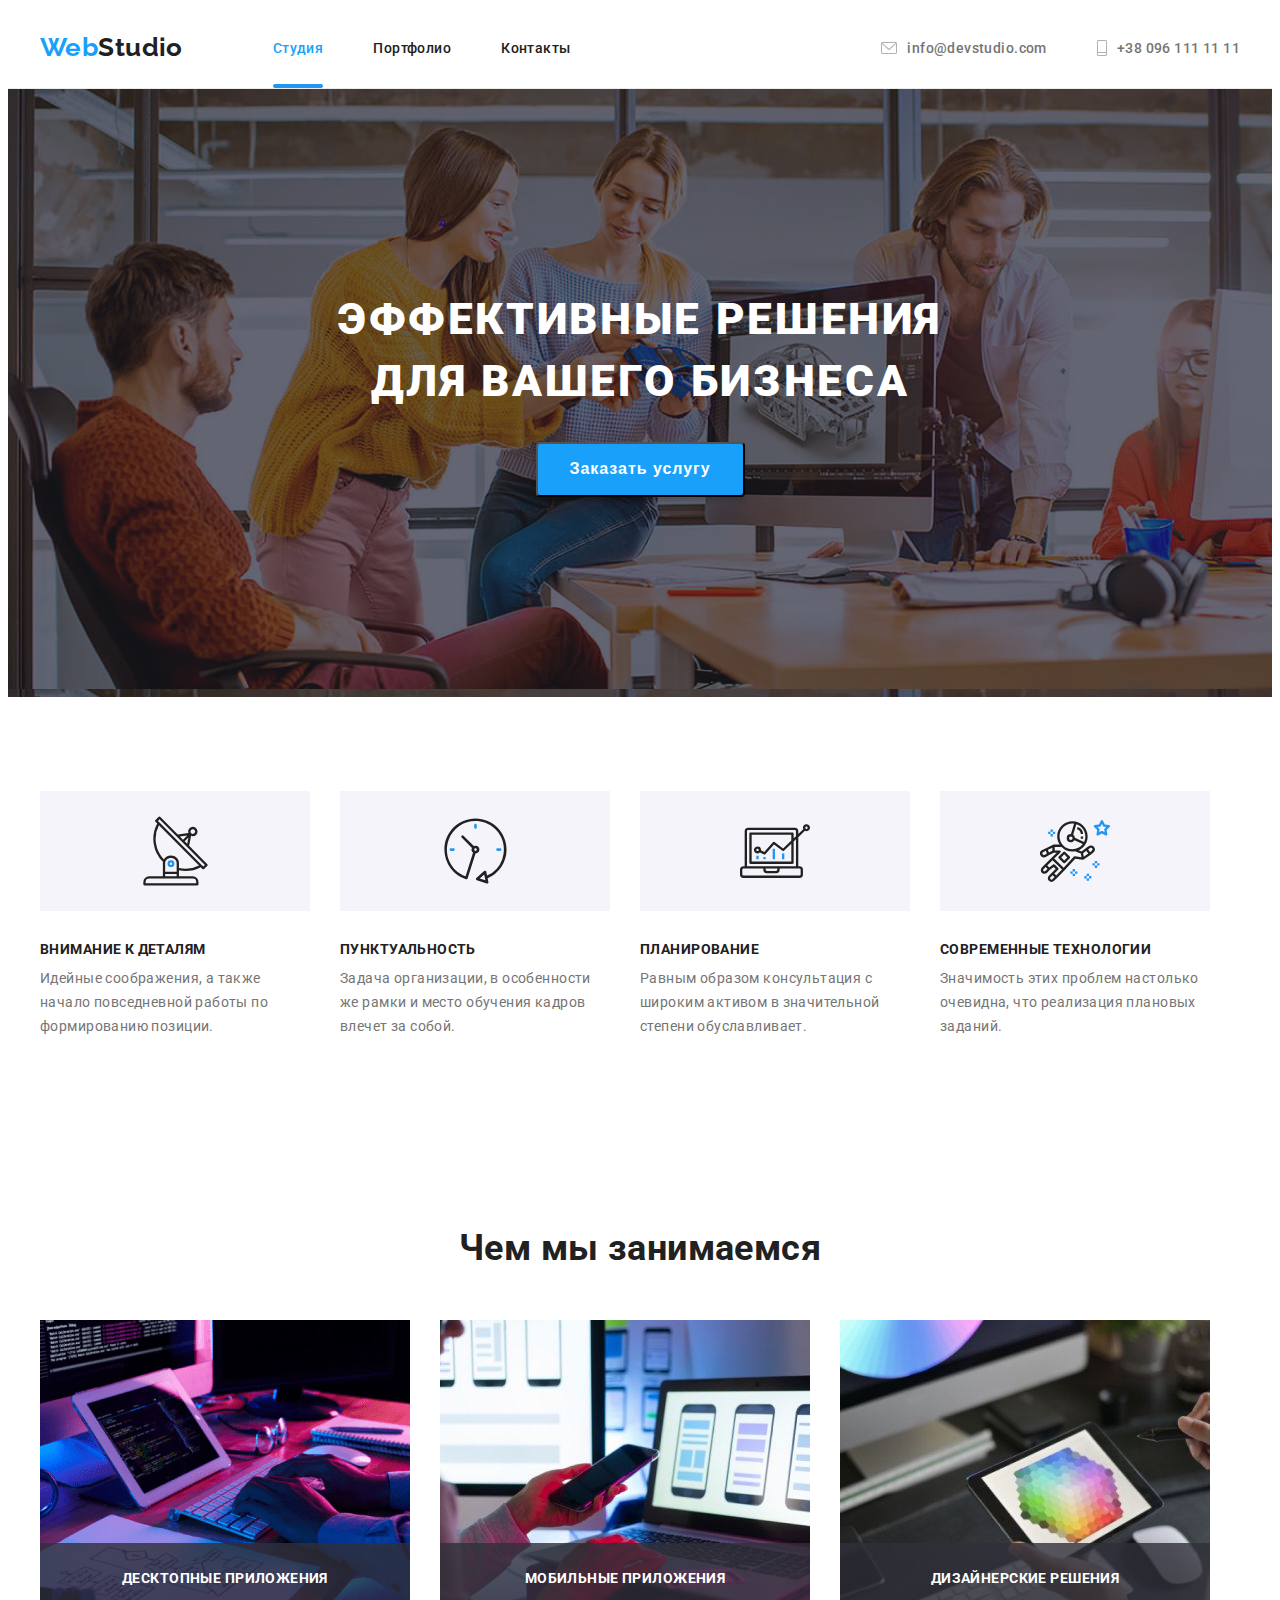
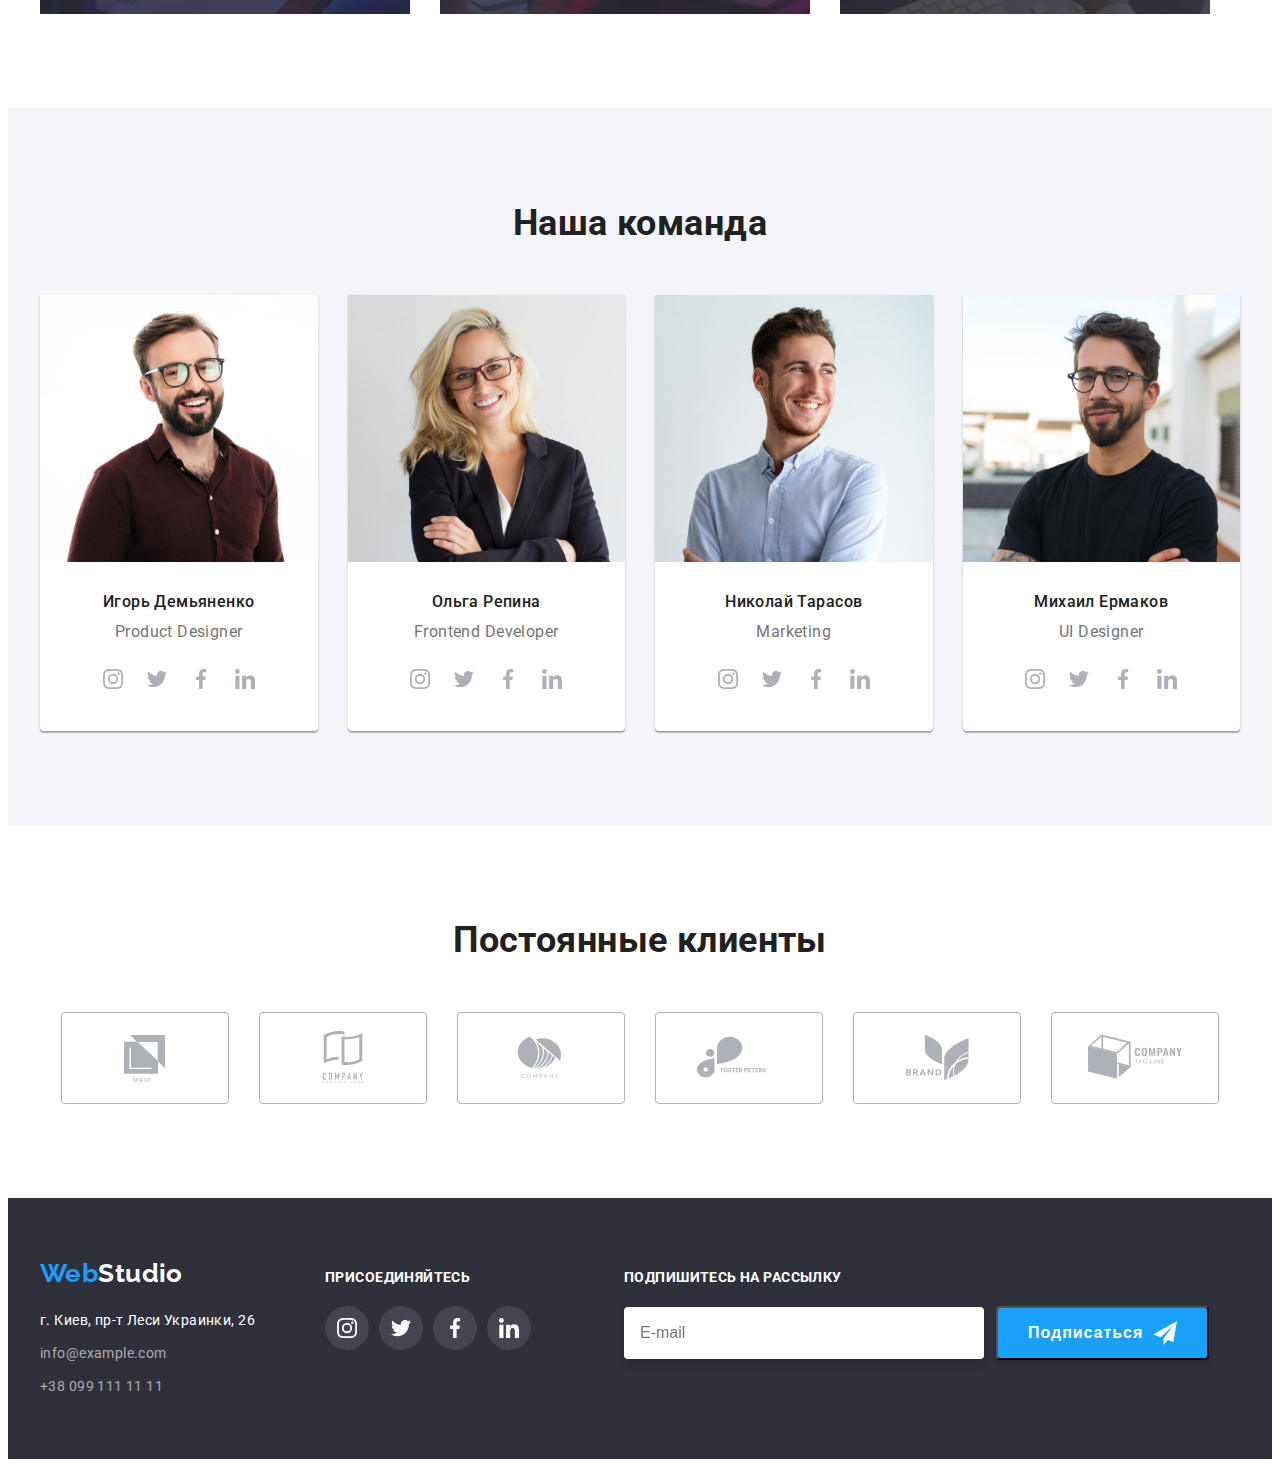
==== commit 7df2500f: "full modal without a chechbox" ====
--- a/index.html
+++ b/index.html
@@ -81,26 +81,77 @@
                   <use href="./Images/sprite.svg#close"></use>
                 </svg>
               </button>
-              <h2>Оставьте сови данные, мы вам перезвоним</h2>
-              <label for="name">Имя</label>
-              <input type="text" name="name" id="name" />
-              <label for="tel">Телефон</label>
-              <input type="tel" name="tel" id="tel" />
-              <label for="email">Почта</label>
-              <input type="email" name="email" id="email" />
-              <label for="comment">Комментрий</label>
-              <textarea
-                name="comment"
-                id="comment"
-                placeholder="Введите текст"
-              ></textarea>
-              <br />
-              <input type="checkbox" name="checkbox" id="checkbox" />
-              <label for="checkbox"
-                >Соглашаюсь с рассылкой и принимаю
-                <a>Условия договора</a></label
-              >
-              <button type="button">Отправить</button>
+
+              <!-- NEED TO COPY -->
+              <form class="js-speaker-form">
+                <div class="form-field">
+                  <p class="form-field-title">
+                    Оставьте свои данные, мы вам перезвоним
+                  </p>
+                </div>
+                <div class="form-field">
+                  <label for="name" class="form-label">Имя</label>
+                  <input
+                    class="form-field-input"
+                    type="text"
+                    name="name"
+                    id="name"
+                  />
+
+                  <svg>
+                    <use href="./Images/sprite.svg#person-modal"></use>
+                  </svg>
+                </div>
+                <div class="form-field">
+                  <label for="tel">Телефон</label>
+                  <input
+                    class="form-field-input"
+                    type="tel"
+                    name="tel"
+                    id="tel"
+                  />
+
+                  <svg>
+                    <use href="./Images/sprite.svg#phone-modal"></use>
+                  </svg>
+                </div>
+                <div class="form-field">
+                  <label for="email">Почта</label>
+                  <input
+                    class="form-field-input"
+                    type="email"
+                    name="email"
+                    id="email"
+                  />
+
+                  <svg>
+                    <use href="./Images/sprite.svg#mail-modal"></use>
+                  </svg>
+                </div>
+                <div class="form-field comment">
+                  <label for="comment">Комментрий</label>
+                  <textarea
+                    class="form-field-textarea"
+                    name="comment"
+                    id="comment"
+                    placeholder="Введите текст"
+                  ></textarea>
+                </div>
+
+                <div class="sign">
+                  <input type="checkbox" name="checkbox" id="checkbox" />
+                  <label for="checkbox"
+                    >Соглашаюсь с рассылкой и принимаю
+                    <a href="" class="cerrent">Условия договора</a>
+                  </label>
+                </div>
+
+                <div class="form-field">
+                  <button type="button" class="form-field-button">
+                    Отправить
+                  </button>
+                </div>
+              </form>
             </div>
           </div>
         </div>
@@ -162,6 +213,7 @@
           </ul>
         </div>
       </section>
+
       <!--Чем мы занимаемся-->
       <section class="section">
         <div class="container">
@@ -198,6 +250,7 @@
           </ul>
         </div>
       </section>
+
       <!--Наша команда-->
       <section class="section team">
         <div class="container">
@@ -346,6 +399,7 @@
           </ul>
         </div>
       </section>
+
       <!-- Клиенты -->
       <section class="section">
         <div class="container">
@@ -385,6 +439,7 @@
         </div>
       </section>
     </main>
+
     <!--Подвал-->
     <footer class="footer">
       <div class="container footer-c">
@@ -411,7 +466,7 @@
           </address>
         </div>
         <div class="icon-container">
-          <h3 class="icon-list-title">Присоединяйтесь</h3>
+          <p class="icon-list-title">ПРИСОЕДИНЯЙТЕСЬ</p>
           <ul class="icon-list footer-i">
             <li class="icon-list-item">
               <svg class="button-icon">
@@ -435,6 +490,25 @@
             </li>
           </ul>
         </div>
+        <!-- NEED TO COPY -->
+        <div class="mailing-container">
+          <form class="mailing">
+            <p class="mailing-title">ПОДПИШИТЕСЬ НА РАССЫЛКУ</p>
+            <ul class="mailing-list">
+              <li class="mailing-list-item">
+                <input type="email" class="" placeholder="E-mail" />
+              </li>
+              <li class="mailing-list-item">
+                <button type="button">
+                  Подписаться
+                  <svg>
+                    <use href="./Images/sprite.svg#telegram"></use>
+                  </svg>
+                </button>
+              </li>
+            </ul>
+          </form>
+        </div>
       </div>
     </footer>
 
--- a/css/styles.css
+++ b/css/styles.css
@@ -64,6 +64,10 @@
   border: none;
 }
 
+input {
+  outline: none;
+}
+
 .button-icon,
 .auth-list-icon {
   fill: var(--first-icon-color);
@@ -354,6 +358,112 @@
   border-color: var(--accent-color);
 }
 
+.js-speaker-form {
+  display: flex;
+  flex-direction: column;
+  padding: 40px;
+}
+
+.form-field {
+  display: flex;
+  position: relative;
+  margin-bottom: 10px;
+
+  flex-direction: column;
+}
+
+.form-field svg {
+  position: absolute;
+
+  top: 29px;
+  left: 15px;
+  width: 18px;
+  height: 18px;
+}
+
+.form-field-input:focus {
+  border-color: var(--accent-color);
+}
+
+.form-field-input:focus + svg {
+  fill: #18a0fb;
+}
+
+.form-field-title {
+  margin-bottom: 12px;
+
+  font-weight: bold;
+  font-size: 20px;
+  text-align: center;
+
+  color: #212121;
+}
+
+.form-field label {
+  margin-bottom: 4px;
+
+  font-size: 12px;
+  letter-spacing: 0.01em;
+
+  color: #757575;
+}
+
+.form-field input {
+  height: 40px;
+  padding-left: 42px;
+
+  border: 1px solid rgba(33, 33, 33, 0.2);
+  border-radius: 4px;
+}
+
+.form-field textarea {
+  height: 120px;
+  padding: 12px;
+
+  border: 1px solid rgba(33, 33, 33, 0.2);
+  border-radius: 4px;
+  outline: none;
+}
+
+.form-field.comment {
+  display: flex;
+  margin-bottom: 20px;
+}
+
+.form-field-textarea:focus {
+  border-color: var(--accent-color);
+}
+
+.sign {
+  display: flex;
+  margin-bottom: 30px;
+
+  justify-content: space-evenly;
+  align-items: center;
+}
+
+.sign label {
+  line-height: 1.7;
+}
+
+.form-field-button {
+  margin-left: auto;
+  margin-right: auto;
+  display: flex;
+  padding: 10px 32px;
+  cursor: pointer;
+  font-weight: bold;
+  font-size: 16px;
+  line-height: 1.9;
+  letter-spacing: 0.06em;
+  text-align: center;
+  color: var(--white-text-color);
+  background: var(--accent-color);
+  box-shadow: 0px 4px 4px rgb(0 0 0 / 15%);
+  border-radius: 4px;
+  transition: 250ms cubic-bezier(0.4, 0, 0.2, 1);
+}
+
 /* Features */
 .features-section {
   padding-top: 94px;
@@ -517,7 +627,6 @@
 .icon-list {
   display: flex;
   justify-content: center;
-  width: 270px;
 }
 .icon-list svg {
   width: 44px;
@@ -612,6 +721,10 @@
   transition: 250ms cubic-bezier(0.4, 0, 0.2, 1);
 }
 
+.address-container {
+  margin-right: 70px;
+}
+
 .address {
   margin-top: 20px;
 }
@@ -625,10 +738,6 @@
 }
 .address-list-item:last-child {
   margin-bottom: 0;
-}
-
-.icon-container {
-  margin-left: 70px;
 }
 
 .footer-i svg {
@@ -637,6 +746,11 @@
   border-radius: 50%;
   transition: 250ms cubic-bezier(0.4, 0, 0.2, 1);
 }
+
+.icon-container {
+  margin-right: 93px;
+}
+
 .icon-list.footer-i {
   justify-content: flex-start;
 }
@@ -644,7 +758,7 @@
 .icon-list-title {
   margin-bottom: 20px;
 
-  font-size: 14px;
+  font-weight: bold;
   color: var(--white-text-color);
 }
 
@@ -843,3 +957,68 @@
   line-height: 1.8;
   color: var(--secondary-text-color);
 }
+
+.mailing-container {
+  display: flex;
+}
+
+.mailing {
+  display: flex;
+
+  flex-direction: column;
+}
+
+.mailing-title {
+  margin-bottom: 20px;
+
+  font-weight: bold;
+  color: var(--white-text-color);
+}
+
+.mailing-list {
+  display: flex;
+  align-items: center;
+}
+
+.mailing-list-item input {
+  margin-right: 12px;
+
+  width: 360px;
+  padding: 15px;
+
+  font-size: 16px;
+  line-height: 1.25;
+  border: 1px solid rgba(255, 255, 255, 0.3);
+  box-sizing: border-box;
+  filter: drop-shadow(0px 4px 4px rgba(0, 0, 0, 0.15));
+  border-radius: 4px;
+}
+
+.mailing-list-item button {
+  display: flex;
+
+  padding: 10px 30px;
+  align-items: center;
+
+  text-align: center;
+  font-weight: bold;
+  font-size: 16px;
+  line-height: 1.9;
+  letter-spacing: 0.06em;
+  transition: box-shadow 250ms cubic-bezier(0.4, 0, 0.2, 1);
+
+  color: var(--white-text-color);
+  background: var(--accent-color);
+  box-shadow: 0px 4px 4px rgb(0 0 0 / 15%);
+  border-radius: 4px;
+  cursor: pointer;
+}
+
+.mailing-list-item svg {
+  margin-left: 10px;
+
+  width: 24px;
+  height: 24px;
+
+  fill: var(--third-icon-color);
+}
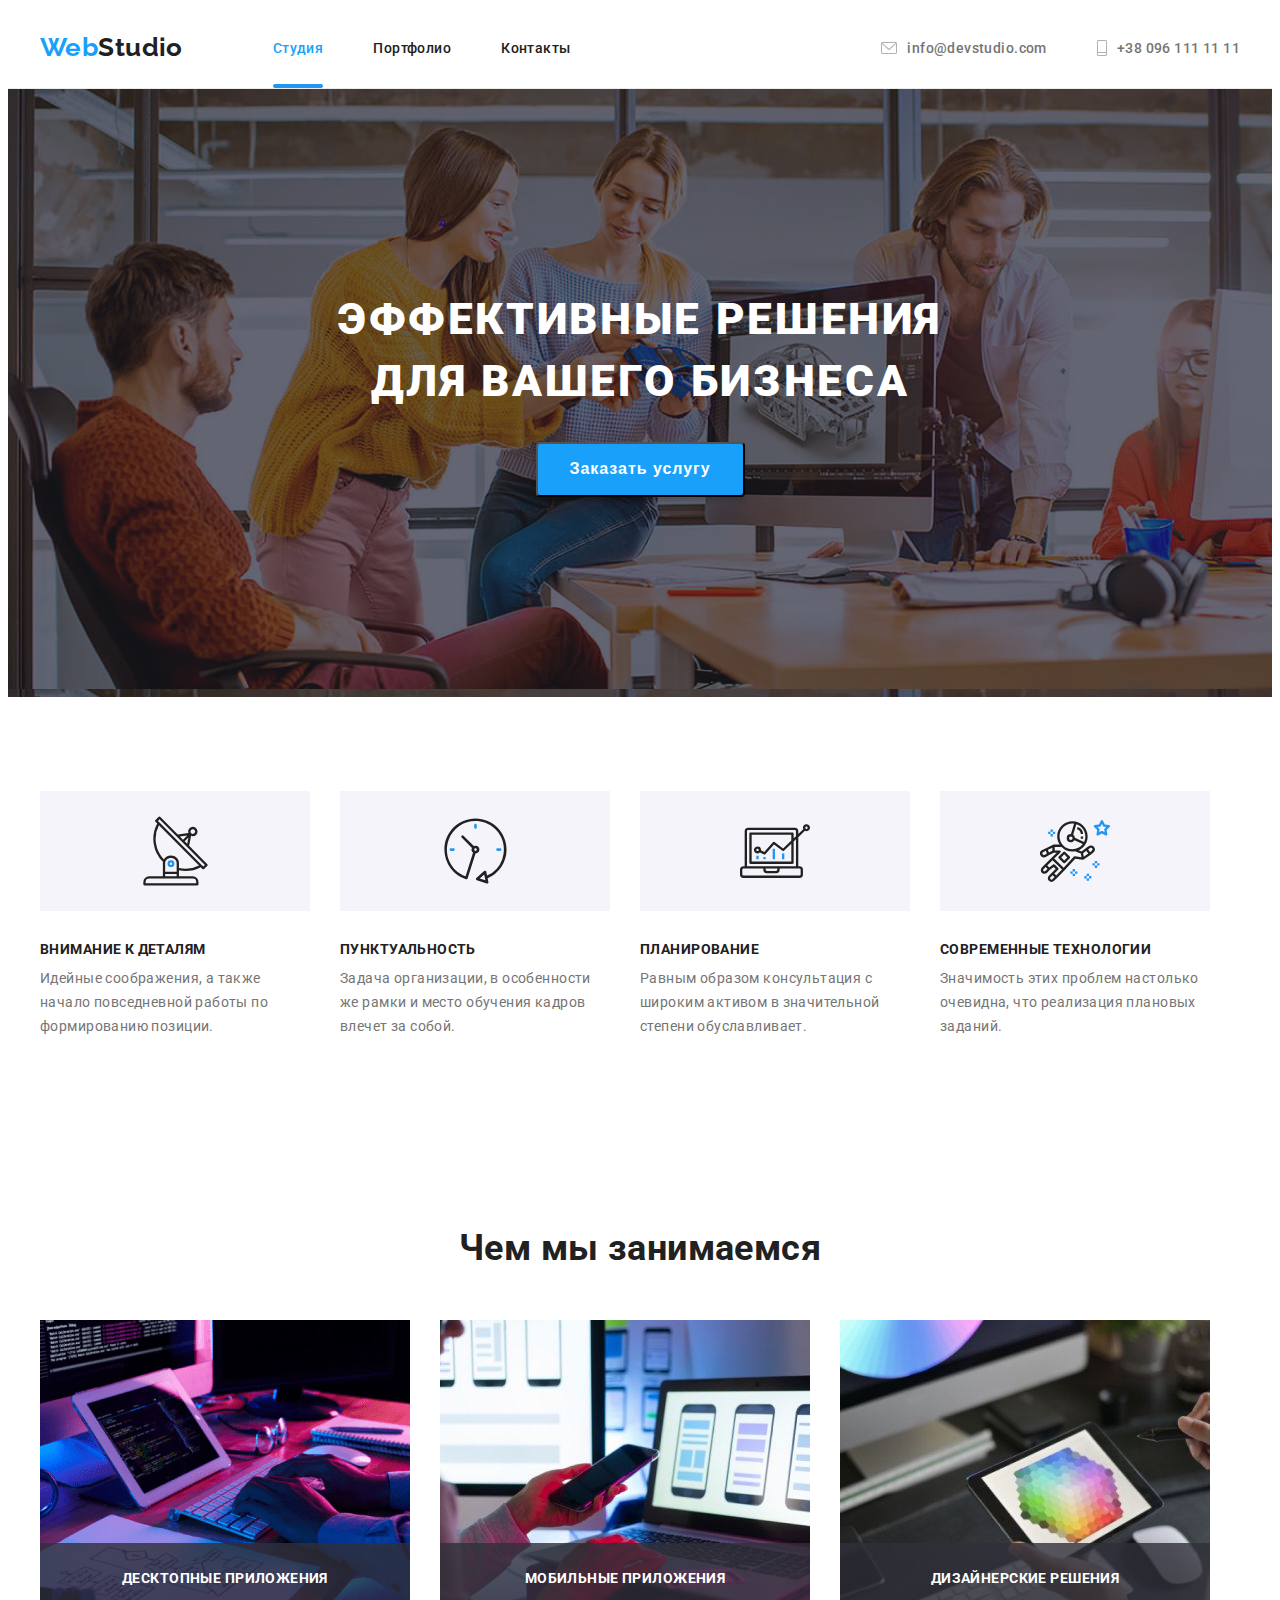
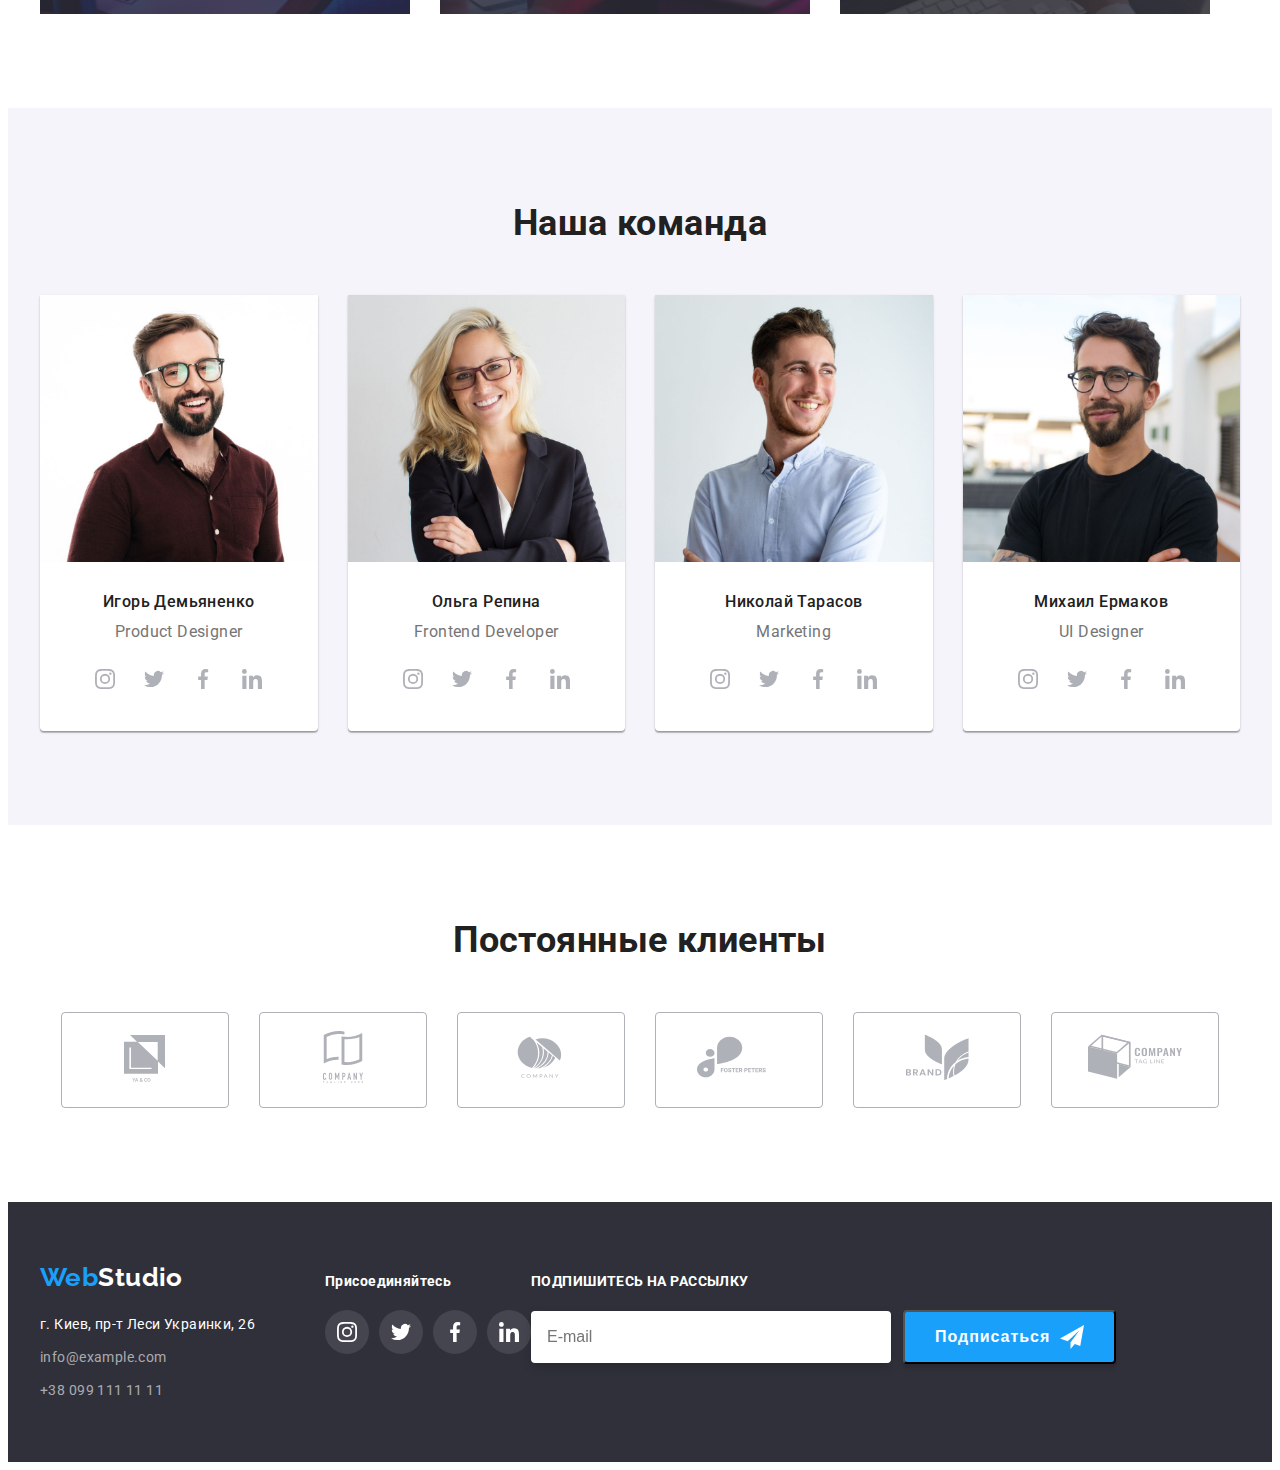
==== commit e4e24951: "REFORM)" ====
--- a/index.html
+++ b/index.html
@@ -81,8 +81,6 @@
                   <use href="./Images/sprite.svg#close"></use>
                 </svg>
               </button>
-
-              <!-- NEED TO COPY -->
               <form class="js-speaker-form">
                 <div class="form-field">
                   <p class="form-field-title">
@@ -164,7 +162,7 @@
           <ul class="features-list">
             <li class="features-list-item">
               <div class="icon">
-                <svg class="button-icon features1">
+                <svg class="features1">
                   <use href="./Images/sprite.svg#features1"></use>
                 </svg>
               </div>
@@ -176,7 +174,7 @@
             </li>
             <li class="features-list-item">
               <div class="icon">
-                <svg class="button-icon features2">
+                <svg class="features2">
                   <use href="./Images/sprite.svg#features2"></use>
                 </svg>
               </div>
@@ -188,7 +186,7 @@
             </li>
             <li class="features-list-item">
               <div class="icon">
-                <svg class="button-icon features3">
+                <svg class="features3">
                   <use href="./Images/sprite.svg#features3"></use>
                 </svg>
               </div>
@@ -200,7 +198,7 @@
             </li>
             <li class="features-list-item">
               <div class="icon">
-                <svg class="button-icon features4">
+                <svg class="features4">
                   <use href="./Images/sprite.svg#features4"></use>
                 </svg>
               </div>
@@ -213,7 +211,6 @@
           </ul>
         </div>
       </section>
-
       <!--Чем мы занимаемся-->
       <section class="section">
         <div class="container">
@@ -250,7 +247,6 @@
           </ul>
         </div>
       </section>
-
       <!--Наша команда-->
       <section class="section team">
         <div class="container">
@@ -267,27 +263,37 @@
                 <h3 class="our-team-title">Игорь Демьяненко</h3>
                 <p class="our-team-text">Product Designer</p>
 
-                <div class="icon-list">
-                  <a class="button our-team">
-                    <svg class="button-icon">
-                      <use href="./Images/sprite.svg#instagram"></use>
-                    </svg>
-                  </a>
-                  <a class="button our-team">
-                    <svg class="button-icon">
-                      <use href="./Images/sprite.svg#twitter"></use>
-                    </svg>
-                  </a>
-                  <a class="button our-team">
-                    <svg class="button-icon">
-                      <use href="./Images/sprite.svg#facebook"></use>
-                    </svg>
-                  </a>
-                  <a class="button our-team">
-                    <svg class="button-icon">
-                      <use href="./Images/sprite.svg#in"></use>
-                    </svg>
-                  </a>
+                <div class="team-box-icon">
+                  <ul class="team-box-list">
+                    <li class="team-box-list-item">
+                      <a href="" class="team-box-list-link">
+                        <svg>
+                          <use href="./Images/sprite.svg#instagram"></use>
+                        </svg>
+                      </a>
+                    </li>
+                    <li class="team-box-list-item">
+                      <a href="" class="team-box-list-link">
+                        <svg>
+                          <use href="./Images/sprite.svg#twitter"></use>
+                        </svg>
+                      </a>
+                    </li>
+                    <li class="team-box-list-item">
+                      <a href="" class="team-box-list-link">
+                        <svg>
+                          <use href="./Images/sprite.svg#facebook"></use>
+                        </svg>
+                      </a>
+                    </li>
+                    <li class="team-box-list-item">
+                      <a href="" class="team-box-list-link">
+                        <svg>
+                          <use href="./Images/sprite.svg#in"></use>
+                        </svg>
+                      </a>
+                    </li>
+                  </ul>
                 </div>
               </div>
             </li>
@@ -302,27 +308,37 @@
                 <h3 class="our-team-title">Ольга Репина</h3>
                 <p class="our-team-text">Frontend Developer</p>
 
-                <div class="icon-list">
-                  <a class="button our-team">
-                    <svg class="button-icon">
-                      <use href="./Images/sprite.svg#instagram"></use>
-                    </svg>
-                  </a>
-                  <a class="button our-team">
-                    <svg class="button-icon">
-                      <use href="./Images/sprite.svg#twitter"></use>
-                    </svg>
-                  </a>
-                  <a class="button our-team">
-                    <svg class="button-icon">
-                      <use href="./Images/sprite.svg#facebook"></use>
-                    </svg>
-                  </a>
-                  <a class="button our-team">
-                    <svg class="button-icon">
-                      <use href="./Images/sprite.svg#in"></use>
-                    </svg>
-                  </a>
+                <div class="team-box-icon">
+                  <ul class="team-box-list">
+                    <li class="team-box-list-item">
+                      <a href="" class="team-box-list-link">
+                        <svg>
+                          <use href="./Images/sprite.svg#instagram"></use>
+                        </svg>
+                      </a>
+                    </li>
+                    <li class="team-box-list-item">
+                      <a href="" class="team-box-list-link">
+                        <svg>
+                          <use href="./Images/sprite.svg#twitter"></use>
+                        </svg>
+                      </a>
+                    </li>
+                    <li class="team-box-list-item">
+                      <a href="" class="team-box-list-link">
+                        <svg>
+                          <use href="./Images/sprite.svg#facebook"></use>
+                        </svg>
+                      </a>
+                    </li>
+                    <li class="team-box-list-item">
+                      <a href="" class="team-box-list-link">
+                        <svg>
+                          <use href="./Images/sprite.svg#in"></use>
+                        </svg>
+                      </a>
+                    </li>
+                  </ul>
                 </div>
               </div>
             </li>
@@ -337,27 +353,37 @@
                 <h3 class="our-team-title">Николай Тарасов</h3>
                 <p class="our-team-text">Marketing</p>
 
-                <div class="icon-list">
-                  <a class="button our-team">
-                    <svg class="button-icon">
-                      <use href="./Images/sprite.svg#instagram"></use>
-                    </svg>
-                  </a>
-                  <a class="button our-team">
-                    <svg class="button-icon">
-                      <use href="./Images/sprite.svg#twitter"></use>
-                    </svg>
-                  </a>
-                  <a class="button our-team">
-                    <svg class="button-icon">
-                      <use href="./Images/sprite.svg#facebook"></use>
-                    </svg>
-                  </a>
-                  <a class="button our-team">
-                    <svg class="button-icon">
-                      <use href="./Images/sprite.svg#in"></use>
-                    </svg>
-                  </a>
+                <div class="team-box-icon">
+                  <ul class="team-box-list">
+                    <li class="team-box-list-item">
+                      <a href="" class="team-box-list-link">
+                        <svg>
+                          <use href="./Images/sprite.svg#instagram"></use>
+                        </svg>
+                      </a>
+                    </li>
+                    <li class="team-box-list-item">
+                      <a href="" class="team-box-list-link">
+                        <svg>
+                          <use href="./Images/sprite.svg#twitter"></use>
+                        </svg>
+                      </a>
+                    </li>
+                    <li class="team-box-list-item">
+                      <a href="" class="team-box-list-link">
+                        <svg>
+                          <use href="./Images/sprite.svg#facebook"></use>
+                        </svg>
+                      </a>
+                    </li>
+                    <li class="team-box-list-item">
+                      <a href="" class="team-box-list-link">
+                        <svg>
+                          <use href="./Images/sprite.svg#in"></use>
+                        </svg>
+                      </a>
+                    </li>
+                  </ul>
                 </div>
               </div>
             </li>
@@ -372,74 +398,94 @@
                 <h3 class="our-team-title">Михаил Ермаков</h3>
                 <p class="our-team-text">UI Designer</p>
 
-                <div class="icon-list">
-                  <a class="button our-team">
-                    <svg class="button-icon">
-                      <use href="./Images/sprite.svg#instagram"></use>
-                    </svg>
-                  </a>
-                  <a class="button our-team">
-                    <svg class="button-icon">
-                      <use href="./Images/sprite.svg#twitter"></use>
-                    </svg>
-                  </a>
-                  <a class="button our-team">
-                    <svg class="button-icon">
-                      <use href="./Images/sprite.svg#facebook"></use>
-                    </svg>
-                  </a>
-                  <a class="button our-team">
-                    <svg class="button-icon">
-                      <use href="./Images/sprite.svg#in"></use>
-                    </svg>
-                  </a>
+                <div class="team-box-icon">
+                  <ul class="team-box-list">
+                    <li class="team-box-list-item">
+                      <a href="" class="team-box-list-link">
+                        <svg>
+                          <use href="./Images/sprite.svg#instagram"></use>
+                        </svg>
+                      </a>
+                    </li>
+                    <li class="team-box-list-item">
+                      <a href="" class="team-box-list-link">
+                        <svg>
+                          <use href="./Images/sprite.svg#twitter"></use>
+                        </svg>
+                      </a>
+                    </li>
+                    <li class="team-box-list-item">
+                      <a href="" class="team-box-list-link">
+                        <svg>
+                          <use href="./Images/sprite.svg#facebook"></use>
+                        </svg>
+                      </a>
+                    </li>
+                    <li class="team-box-list-item">
+                      <a href="" class="team-box-list-link">
+                        <svg>
+                          <use href="./Images/sprite.svg#in"></use>
+                        </svg>
+                      </a>
+                    </li>
+                  </ul>
                 </div>
               </div>
             </li>
           </ul>
         </div>
       </section>
-
       <!-- Клиенты -->
       <section class="section">
         <div class="container">
           <h2 class="section-title">Постоянные клиенты</h2>
           <ul class="our-сlients">
             <li class="our-clients-item">
-              <svg class="button-icon client">
-                <use href="./Images/sprite.svg#client1"></use>
-              </svg>
+              <a href="" class="our-clients-link">
+                <svg>
+                  <use href="./Images/sprite.svg#client1"></use>
+                </svg>
+              </a>
             </li>
             <li class="our-clients-item">
-              <svg class="button-icon client">
-                <use href="./Images/sprite.svg#client2"></use>
-              </svg>
+              <a href="" class="our-clients-link">
+                <svg>
+                  <use href="./Images/sprite.svg#client2"></use>
+                </svg>
+              </a>
             </li>
             <li class="our-clients-item">
-              <svg class="button-icon client">
-                <use href="./Images/sprite.svg#client3"></use>
-              </svg>
+              <a href="" class="our-clients-link">
+                <svg>
+                  <use href="./Images/sprite.svg#client3"></use>
+                </svg>
+              </a>
             </li>
             <li class="our-clients-item">
-              <svg class="button-icon client">
-                <use href="./Images/sprite.svg#client4"></use>
-              </svg>
+              <a href="" class="our-clients-link">
+                <svg>
+                  <use href="./Images/sprite.svg#client4"></use>
+                </svg>
+              </a>
             </li>
             <li class="our-clients-item">
-              <svg class="button-icon client">
-                <use href="./Images/sprite.svg#client5"></use>
-              </svg>
+              <a href="" class="our-clients-link">
+                <svg>
+                  <use href="./Images/sprite.svg#client5"></use>
+                </svg>
+              </a>
             </li>
             <li class="our-clients-item">
-              <svg class="button-icon client">
-                <use href="./Images/sprite.svg#client6"></use>
-              </svg>
+              <a href="" class="our-clients-link">
+                <svg>
+                  <use href="./Images/sprite.svg#client6"></use>
+                </svg>
+              </a>
             </li>
           </ul>
         </div>
       </section>
     </main>
-
     <!--Подвал-->
     <footer class="footer">
       <div class="container footer-c">
@@ -466,31 +512,38 @@
           </address>
         </div>
         <div class="icon-container">
-          <p class="icon-list-title">ПРИСОЕДИНЯЙТЕСЬ</p>
+          <h3 class="icon-list-title">Присоединяйтесь</h3>
           <ul class="icon-list footer-i">
-            <li class="icon-list-item">
-              <svg class="button-icon">
-                <use href="./Images/sprite.svg#instagram"></use>
-              </svg>
-            </li>
-            <li class="icon-list-item">
-              <svg class="button-icon">
-                <use href="./Images/sprite.svg#twitter"></use>
-              </svg>
-            </li>
-            <li class="icon-list-item">
-              <svg class="button-icon">
-                <use href="./Images/sprite.svg#facebook"></use>
-              </svg>
-            </li>
-            <li class="icon-list-item">
-              <svg class="button-icon">
-                <use href="./Images/sprite.svg#in"></use>
-              </svg>
+            <li class="footer-i-icon-list-item">
+              <a class="footer-i-icon-list-link" href=""
+                ><svg>
+                  <use href="./Images/sprite.svg#instagram"></use>
+                </svg>
+              </a>
+            </li>
+            <li class="footer-i-icon-list-item">
+              <a class="footer-i-icon-list-link" href="">
+                <svg>
+                  <use href="./Images/sprite.svg#twitter"></use>
+                </svg>
+              </a>
+            </li>
+            <li class="footer-i-icon-list-item">
+              <a class="footer-i-icon-list-link" href="">
+                <svg>
+                  <use href="./Images/sprite.svg#facebook"></use>
+                </svg>
+              </a>
+            </li>
+            <li class="footer-i-icon-list-item">
+              <a class="footer-i-icon-list-link" href=""
+                ><svg>
+                  <use href="./Images/sprite.svg#in"></use>
+                </svg>
+              </a>
             </li>
           </ul>
         </div>
-        <!-- NEED TO COPY -->
         <div class="mailing-container">
           <form class="mailing">
             <p class="mailing-title">ПОДПИШИТЕСЬ НА РАССЫЛКУ</p>
@@ -511,7 +564,6 @@
         </div>
       </div>
     </footer>
-
     <script src="./js/modal.js"></script>
   </body>
 </html>
--- a/css/styles.css
+++ b/css/styles.css
@@ -72,7 +72,7 @@
 .auth-list-icon {
   fill: var(--first-icon-color);
 
-  transition: 250ms cubic-bezier(0.4, 0, 0.2, 1);
+  transition: fill 250ms cubic-bezier(0.4, 0, 0.2, 1);
 }
 
 .button-icon:hover,
@@ -126,7 +126,7 @@
   font-size: 26px;
   color: var(--primary-text-color);
 
-  transition: 250ms cubic-bezier(0.4, 0, 0.2, 1);
+  transition: color 250ms cubic-bezier(0.4, 0, 0.2, 1);
 }
 
 .header-logo:focus,
@@ -153,7 +153,6 @@
 
 .nav-list-link.current {
   position: relative;
-  transition: 250ms cubic-bezier(0.4, 0, 0.2, 1);
 }
 
 .nav-list-link.current::after {
@@ -165,8 +164,10 @@
   width: 100%;
   height: 4px;
 
-  background: #2196f3;
+  background-color: #2196f3;
   border-radius: 2px;
+
+  transition: background-color 250ms cubic-bezier(0.4, 0, 0.2, 1);
 }
 
 .nav-list-link {
@@ -176,7 +177,7 @@
   font-weight: 500;
   color: var(--primary-text-color);
 
-  transition: 250ms cubic-bezier(0.4, 0, 0.2, 1);
+  transition: color 250ms cubic-bezier(0.4, 0, 0.2, 1);
 }
 .nav-list-link:focus,
 .nav-list-link:hover {
@@ -205,7 +206,7 @@
   width: 16px;
   height: 12px;
 
-  transition: 250ms cubic-bezier(0.4, 0, 0.2, 1);
+  transition: fill 250ms cubic-bezier(0.4, 0, 0.2, 1);
 }
 
 .phone {
@@ -213,8 +214,7 @@
 
   width: 10px;
   height: 16px;
-
-  transition: 250ms cubic-bezier(0.4, 0, 0.2, 1);
+  transition: fill 250ms cubic-bezier(0.4, 0, 0.2, 1);
 }
 
 .auth-list-link {
@@ -226,7 +226,7 @@
   font-weight: 500;
   color: var(--secondary-text-color);
 
-  transition: 250ms cubic-bezier(0.4, 0, 0.2, 1);
+  transition: color 250ms cubic-bezier(0.4, 0, 0.2, 1);
 }
 
 .auth-list-link:focus,
@@ -286,7 +286,6 @@
   background: var(--accent-color);
   box-shadow: 0px 4px 4px rgba(0, 0, 0, 0.15);
   border-radius: 4px;
-  transition: 250ms cubic-bezier(0.4, 0, 0.2, 1);
 }
 
 .backdrop {
@@ -297,16 +296,17 @@
   width: 100%;
   height: 100%;
 
-  background: rgba(0, 0, 0, 0.2);
-  transition: 250ms cubic-bezier(0.4, 0, 0.2, 1);
+  background-color: rgba(0, 0, 0, 0.2);
+  transition: opacity 250ms cubic-bezier(0.4, 0, 0.2, 1);
 }
 
 .backdrop.is-hidden {
   pointer-events: none;
   visibility: hidden;
-  transition: 250ms cubic-bezier(0.4, 0, 0.2, 1);
-
   opacity: 0;
+
+  transition: visibility 250ms cubic-bezier(0.4, 0, 0.2, 1),
+    opacity 250ms cubic-bezier(0.4, 0, 0.2, 1);
 }
 
 .modal {
@@ -318,7 +318,7 @@
   width: 528px;
   height: 581px;
 
-  background: #ffffff;
+  background-color: #ffffff;
   box-shadow: 0px 1px 3px rgba(0, 0, 0, 0.12), 0px 1px 1px rgba(0, 0, 0, 0.14),
     0px 2px 1px rgba(0, 0, 0, 0.2);
   border-radius: 4px;
@@ -337,7 +337,7 @@
   border-radius: 50%;
   cursor: pointer;
   border-color: var(--first-icon-color);
-  transition: 250ms cubic-bezier(0.4, 0, 0.2, 1);
+  transition: border-color 250ms cubic-bezier(0.4, 0, 0.2, 1);
 }
 
 .icon-close {
@@ -345,7 +345,7 @@
   height: 100%;
 
   fill: #212121;
-  transition: 10ms cubic-bezier(0.4, 0, 0.2, 1);
+  transition: fill 10ms cubic-bezier(0.4, 0, 0.2, 1);
 }
 
 .close:hover .icon-close,
@@ -492,33 +492,31 @@
   background-color: var(--third-background-color);
 }
 
-.features1 {
-  width: 65px;
-  height: 70px;
-
-  fill: var(--second-icon-color);
-  transition: 250ms cubic-bezier(0.4, 0, 0.2, 1);
-}
+.features1,
 .features2 {
   width: 65px;
   height: 70px;
 
   fill: var(--second-icon-color);
-  transition: 250ms cubic-bezier(0.4, 0, 0.2, 1);
-}
-.features3 {
-  width: 70px;
-  height: 70px;
-
-  fill: var(--second-icon-color);
-  transition: 250ms cubic-bezier(0.4, 0, 0.2, 1);
-}
+  transition: fill 250ms cubic-bezier(0.4, 0, 0.2, 1);
+  cursor: pointer;
+}
+
+.features3,
 .features4 {
   width: 70px;
   height: 70px;
 
   fill: var(--second-icon-color);
-  transition: 250ms cubic-bezier(0.4, 0, 0.2, 1);
+  transition: fill 250ms cubic-bezier(0.4, 0, 0.2, 1);
+  cursor: pointer;
+}
+
+.features1:hover,
+.features2:hover,
+.features3:hover,
+.features4:hover {
+  fill: var(--accent-color);
 }
 
 .features-list-item:last-child {
@@ -567,15 +565,6 @@
   position: relative;
 }
 
-.overlay {
-  position: absolute;
-
-  width: 100%;
-
-  transition: 250ms cubic-bezier(0.4, 0, 0.2, 1);
-  opacity: 0;
-}
-
 .text-s {
   position: absolute;
 
@@ -592,12 +581,6 @@
   color: var(--white-text-color);
 
   background: rgba(47, 48, 58, 0.8);
-  transition: 250ms cubic-bezier(0.4, 0, 0.2, 1);
-}
-
-.wwd-list-item:hover .overlay.text-s,
-.wwd-list-item:focus .overlay.text-s {
-  opacity: 1;
 }
 
 /* Our Team */
@@ -624,23 +607,44 @@
   padding-bottom: 30px;
 }
 
-.icon-list {
+.team-box-list {
   display: flex;
   justify-content: center;
 }
-.icon-list svg {
-  width: 44px;
-  height: 44px;
+
+.team-box-list-item:not(:last-child) {
+  margin-right: 5px;
+}
+
+.team-box-list-link {
+  display: flex;
+
+  padding: 12px;
 
   background-color: var(--third-icon-color);
-  transition: 250ms cubic-bezier(0.4, 0, 0.2, 1);
-}
-
-.icon-list svg:hover,
-.icon-list svg:focus {
   border-radius: 50%;
+  transition: background-color 250ms cubic-bezier(0.4, 0, 0.2, 1);
+  cursor: pointer;
+}
+
+.team-box-list-link > svg {
+  width: 20px;
+  height: 20px;
+
+  fill: var(--first-icon-color);
+  transition: fill 250ms cubic-bezier(0.4, 0, 0.2, 1);
+}
+
+.team-box-list-link:hover,
+.team-box-list-link:focus {
+  border-radius: 50%;
+
+  background-color: var(--accent-color);
+}
+
+.team-box-list-link:hover svg,
+.team-box-list-link:focus svg {
   fill: var(--third-icon-color);
-  background-color: var(--accent-color);
 }
 
 .button.our-team {
@@ -672,32 +676,37 @@
 }
 
 .our-clients-item {
+  display: flex;
   margin-right: 30px;
-
-  display: flex;
+}
+
+.our-clients-link {
   padding: 15px 30px;
 
   border: 1px solid var(--first-icon-color);
   border-radius: 4px;
+  transition: border-color 250ms cubic-bezier(0.4, 0, 0.2, 1);
   cursor: pointer;
-  transition: 250ms cubic-bezier(0.4, 0, 0.2, 1);
-}
-
-.our-clients-item:hover,
-.our-clients-item:focus {
+}
+
+.our-clients-link > svg {
+  width: 106px;
+  height: 60px;
+
+  fill: var(--first-icon-color);
+  transition: fill 250ms cubic-bezier(0.4, 0, 0.2, 1);
+}
+
+.our-clients-link:hover,
+.our-clients-link:focus {
   border-color: var(--accent-color);
 }
-.our-clients-item:hover .button-icon,
-.our-clients-item:focus .button-icon {
+.our-clients-link:hover svg,
+.our-clients-link:focus svg {
   fill: var(--accent-color);
 }
 .our-clients-item:last-child {
   margin-right: 0;
-}
-
-.button-icon.client {
-  width: 106px;
-  height: 60px;
 }
 
 /* Footer */
@@ -718,11 +727,7 @@
   text-decoration: none;
   color: var(--white-text-color);
 
-  transition: 250ms cubic-bezier(0.4, 0, 0.2, 1);
-}
-
-.address-container {
-  margin-right: 70px;
+  transition: color 250ms cubic-bezier(0.4, 0, 0.2, 1);
 }
 
 .address {
@@ -740,34 +745,49 @@
   margin-bottom: 0;
 }
 
-.footer-i svg {
-  fill: var(--third-icon-color);
+.icon-container {
+  margin-left: 70px;
+}
+
+.icon-list.footer-i {
+  justify-content: flex-start;
+}
+
+.icon-list-title {
+  margin-bottom: 20px;
+
+  font-size: 14px;
+  color: var(--white-text-color);
+}
+
+.icon-list.footer-i {
+  display: flex;
+}
+
+.footer-i-icon-list-item:not(:last-child) {
+  margin-right: 10px;
+}
+
+.footer-i-icon-list-link {
+  display: flex;
+
+  padding: 12px;
+
   background-color: rgba(255, 255, 255, 0.1);
   border-radius: 50%;
-  transition: 250ms cubic-bezier(0.4, 0, 0.2, 1);
-}
-
-.icon-container {
-  margin-right: 93px;
-}
-
-.icon-list.footer-i {
-  justify-content: flex-start;
-}
-
-.icon-list-title {
-  margin-bottom: 20px;
-
-  font-weight: bold;
-  color: var(--white-text-color);
-}
-
-.icon-list-item {
-  display: flex;
-}
-
-.icon-list-item:not(:last-child) {
-  margin-right: 10px;
+  transition: background-color 250ms cubic-bezier(0.4, 0, 0.2, 1);
+}
+
+.footer-i-icon-list-link:hover,
+.footer-i-icon-list-link:focus {
+  background-color: var(--accent-color);
+}
+
+.footer-i-icon-list-link > svg {
+  width: 20px;
+  height: 20px;
+
+  fill: var(--third-icon-color);
 }
 
 .address-list-link {
@@ -777,7 +797,7 @@
   letter-spacing: 0.03em;
   color: var(--footer-text-color);
 
-  transition: 250ms cubic-bezier(0.4, 0, 0.2, 1);
+  transition: color 250ms cubic-bezier(0.4, 0, 0.2, 1);
 }
 .address-list-link:focus,
 .address-list-link:hover {
@@ -790,6 +810,71 @@
 .footer-list-part-logo.right:focus,
 .footer-list-part-logo.right:hover {
   color: var(--accent-color);
+}
+
+.mailing-container {
+  display: flex;
+}
+
+.mailing {
+  display: flex;
+
+  flex-direction: column;
+}
+
+.mailing-title {
+  margin-bottom: 20px;
+
+  font-weight: bold;
+  color: var(--white-text-color);
+}
+
+.mailing-list {
+  display: flex;
+  align-items: center;
+}
+
+.mailing-list-item input {
+  margin-right: 12px;
+
+  width: 360px;
+  padding: 15px;
+
+  font-size: 16px;
+  line-height: 1.25;
+  border: 1px solid rgba(255, 255, 255, 0.3);
+  box-sizing: border-box;
+  filter: drop-shadow(0px 4px 4px rgba(0, 0, 0, 0.15));
+  border-radius: 4px;
+}
+
+.mailing-list-item button {
+  display: flex;
+
+  padding: 10px 30px;
+  align-items: center;
+
+  text-align: center;
+  font-weight: bold;
+  font-size: 16px;
+  line-height: 1.9;
+  letter-spacing: 0.06em;
+  transition: box-shadow 250ms cubic-bezier(0.4, 0, 0.2, 1);
+
+  color: var(--white-text-color);
+  background: var(--accent-color);
+  box-shadow: 0px 4px 4px rgb(0 0 0 / 15%);
+  border-radius: 4px;
+  cursor: pointer;
+}
+
+.mailing-list-item svg {
+  margin-left: 10px;
+
+  width: 24px;
+  height: 24px;
+
+  fill: var(--third-icon-color);
 }
 
 /* PORTFOLIO */
@@ -817,8 +902,6 @@
   background: var(--accent-color);
   box-shadow: 0px 3px 1px rgba(0, 0, 0, 0.1), 0px 1px 2px rgba(0, 0, 0, 0.08),
     0px 2px 2px rgba(0, 0, 0, 0.12);
-  transition: 250ms cubic-bezier(0.4, 0, 0.2, 1);
-  border-radius: 4px;
   border: transparent;
 }
 .filter-list-button.current:hover,
@@ -835,10 +918,11 @@
   text-align: center;
   color: var(--primary-text-color);
 
-  background: var(--third-background-color);
+  background-color: var(--third-background-color);
   border-radius: 4px;
   border: transparent;
-  transition: 250ms cubic-bezier(0.4, 0, 0.2, 1);
+  transition: background-color 250ms cubic-bezier(0.4, 0, 0.2, 1),
+    box-shadow 250ms cubic-bezier(0.4, 0, 0.2, 1);
 
   cursor: pointer;
 }
@@ -849,7 +933,6 @@
   background: var(--accent-color);
   box-shadow: 0px 3px 1px rgba(0, 0, 0, 0.1), 0px 1px 2px rgba(0, 0, 0, 0.08),
     0px 2px 2px rgba(0, 0, 0, 0.12);
-  border-radius: 4px;
 }
 
 /* Проекты */
@@ -866,7 +949,7 @@
   background: #ffffff;
   border: 1px solid #eeeeee;
   box-sizing: border-box;
-  transition: 250ms cubic-bezier(0.4, 0, 0.2, 1);
+  transition: box-shadow 250ms cubic-bezier(0.4, 0, 0.2, 1);
 }
 
 .project-list-item:hover,
@@ -875,25 +958,8 @@
     1px 4px 6px rgba(0, 0, 0, 0.16);
 }
 
-.project-list-item:hover .thumb:before,
-.project-list-item:focus .thumb:before {
-  transform: translateY(0%);
-
-  opacity: 1;
-}
-
-.project-list-item:hover .text-p,
-.project-list-item:focus .text-p {
-  transform: translate(-50%, -50%) translateY(0%);
-
-  opacity: 1;
-}
-
-.project-list-item:nth-child(3n) {
-  margin-right: 0px;
-}
-.project-list-item:not(:nth-last-child(-n + 3)) {
-  margin-bottom: 15px;
+.project-list-link {
+  text-decoration: none;
 }
 
 .thumb {
@@ -912,9 +978,19 @@
   height: 100%;
   transform: translateY(100%);
 
-  background: rgba(33, 150, 243, 0.9);
-  transition: 250ms cubic-bezier(0.4, 0, 0.2, 1);
-
+  background-color: rgba(33, 150, 243, 0.9);
+
+  opacity: 0;
+  transition: opacity 250ms cubic-bezier(0.4, 0, 0.2, 1),
+    transform 250ms cubic-bezier(0.4, 0, 0.2, 1);
+}
+
+.overlay {
+  position: absolute;
+
+  width: 100%;
+
+  transition: opacity 250ms cubic-bezier(0.4, 0, 0.2, 1);
   opacity: 0;
 }
 
@@ -929,10 +1005,21 @@
   color: var(--white-text-color);
 
   transform: translate(-50%, -50%) translateY(100%);
-}
-
-.project-list-item:hover text.p,
-.project-list-item:focus text.p {
+  transition: opacity 250ms cubic-bezier(0.4, 0, 0.2, 1),
+    transform 250ms cubic-bezier(0.4, 0, 0.2, 1);
+}
+
+.project-list-link:hover .thumb:before,
+.project-list-link:focus .thumb:before {
+  transform: translateY(0%);
+
+  opacity: 1;
+}
+
+.project-list-link:hover .text-p,
+.project-list-link:focus .text-p {
+  transform: translate(-50%, -50%) translateY(0%);
+
   opacity: 1;
 }
 
@@ -957,68 +1044,3 @@
   line-height: 1.8;
   color: var(--secondary-text-color);
 }
-
-.mailing-container {
-  display: flex;
-}
-
-.mailing {
-  display: flex;
-
-  flex-direction: column;
-}
-
-.mailing-title {
-  margin-bottom: 20px;
-
-  font-weight: bold;
-  color: var(--white-text-color);
-}
-
-.mailing-list {
-  display: flex;
-  align-items: center;
-}
-
-.mailing-list-item input {
-  margin-right: 12px;
-
-  width: 360px;
-  padding: 15px;
-
-  font-size: 16px;
-  line-height: 1.25;
-  border: 1px solid rgba(255, 255, 255, 0.3);
-  box-sizing: border-box;
-  filter: drop-shadow(0px 4px 4px rgba(0, 0, 0, 0.15));
-  border-radius: 4px;
-}
-
-.mailing-list-item button {
-  display: flex;
-
-  padding: 10px 30px;
-  align-items: center;
-
-  text-align: center;
-  font-weight: bold;
-  font-size: 16px;
-  line-height: 1.9;
-  letter-spacing: 0.06em;
-  transition: box-shadow 250ms cubic-bezier(0.4, 0, 0.2, 1);
-
-  color: var(--white-text-color);
-  background: var(--accent-color);
-  box-shadow: 0px 4px 4px rgb(0 0 0 / 15%);
-  border-radius: 4px;
-  cursor: pointer;
-}
-
-.mailing-list-item svg {
-  margin-left: 10px;
-
-  width: 24px;
-  height: 24px;
-
-  fill: var(--third-icon-color);
-}
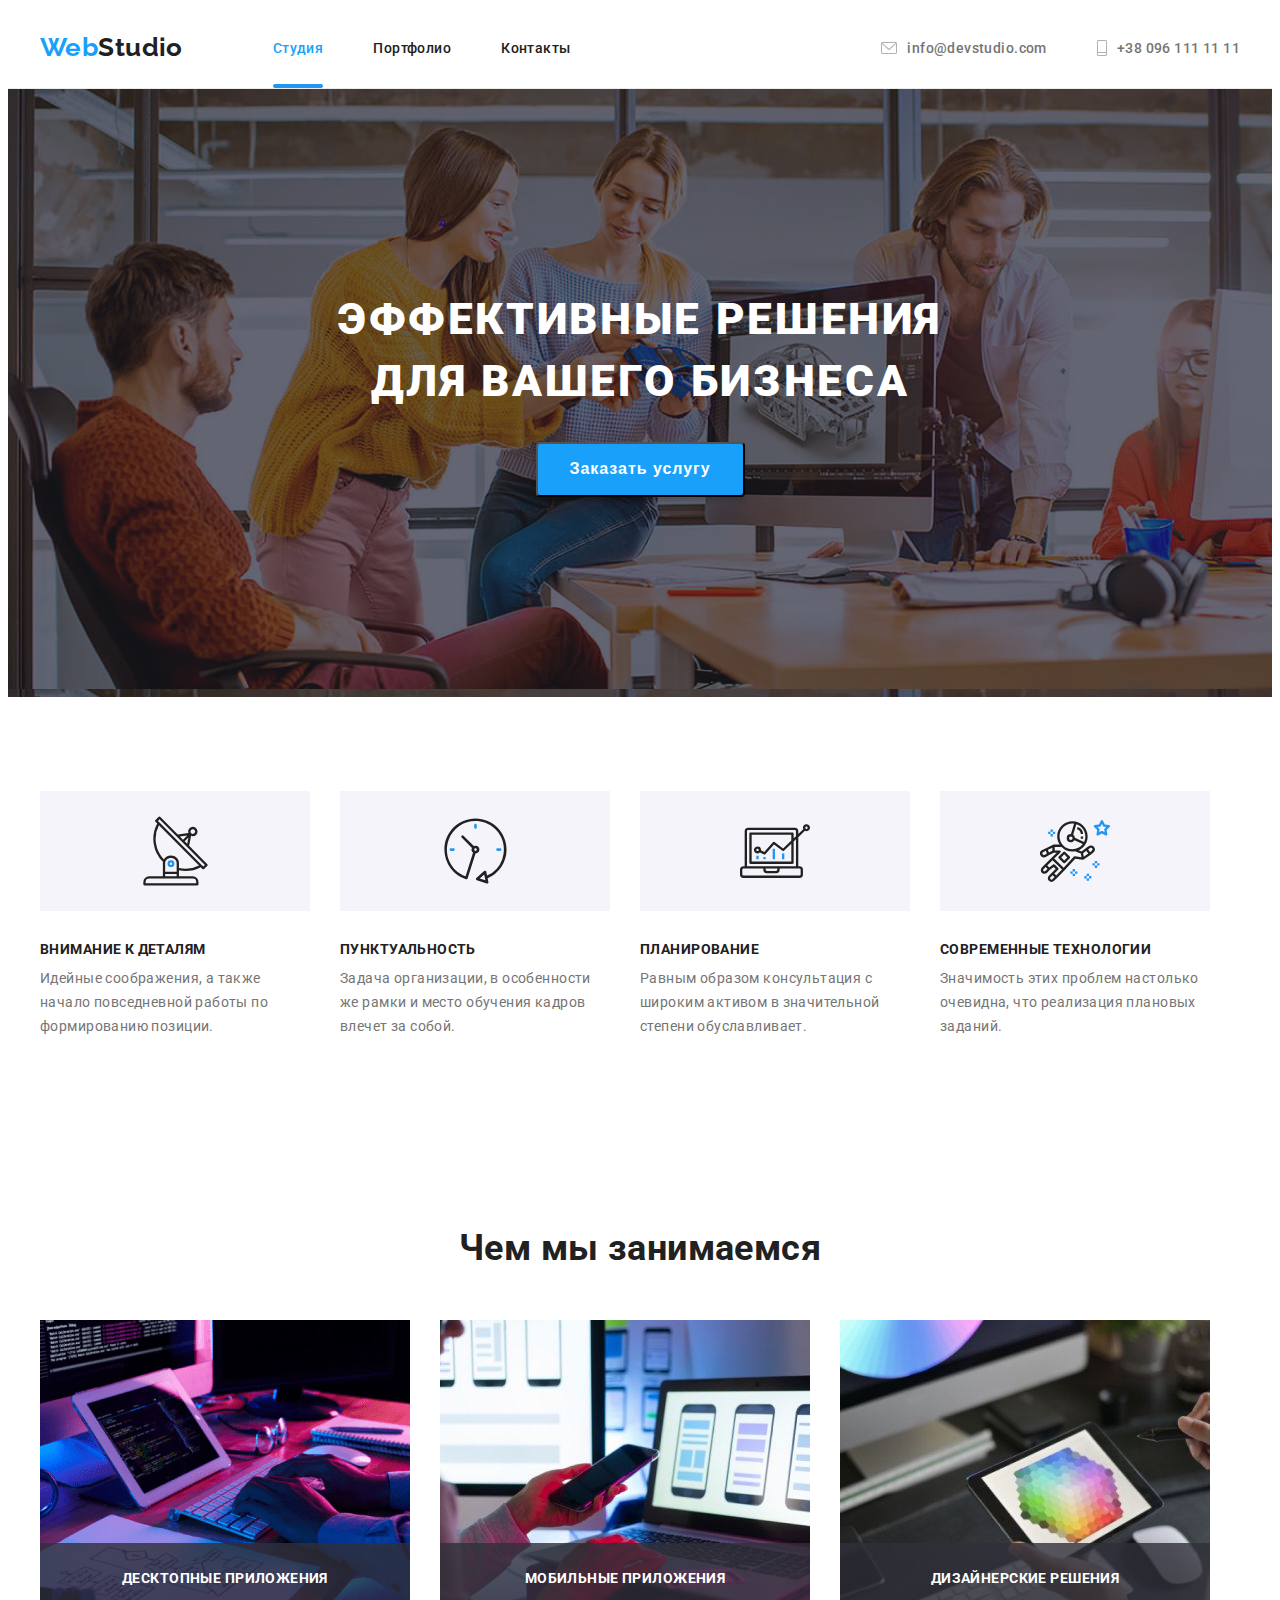
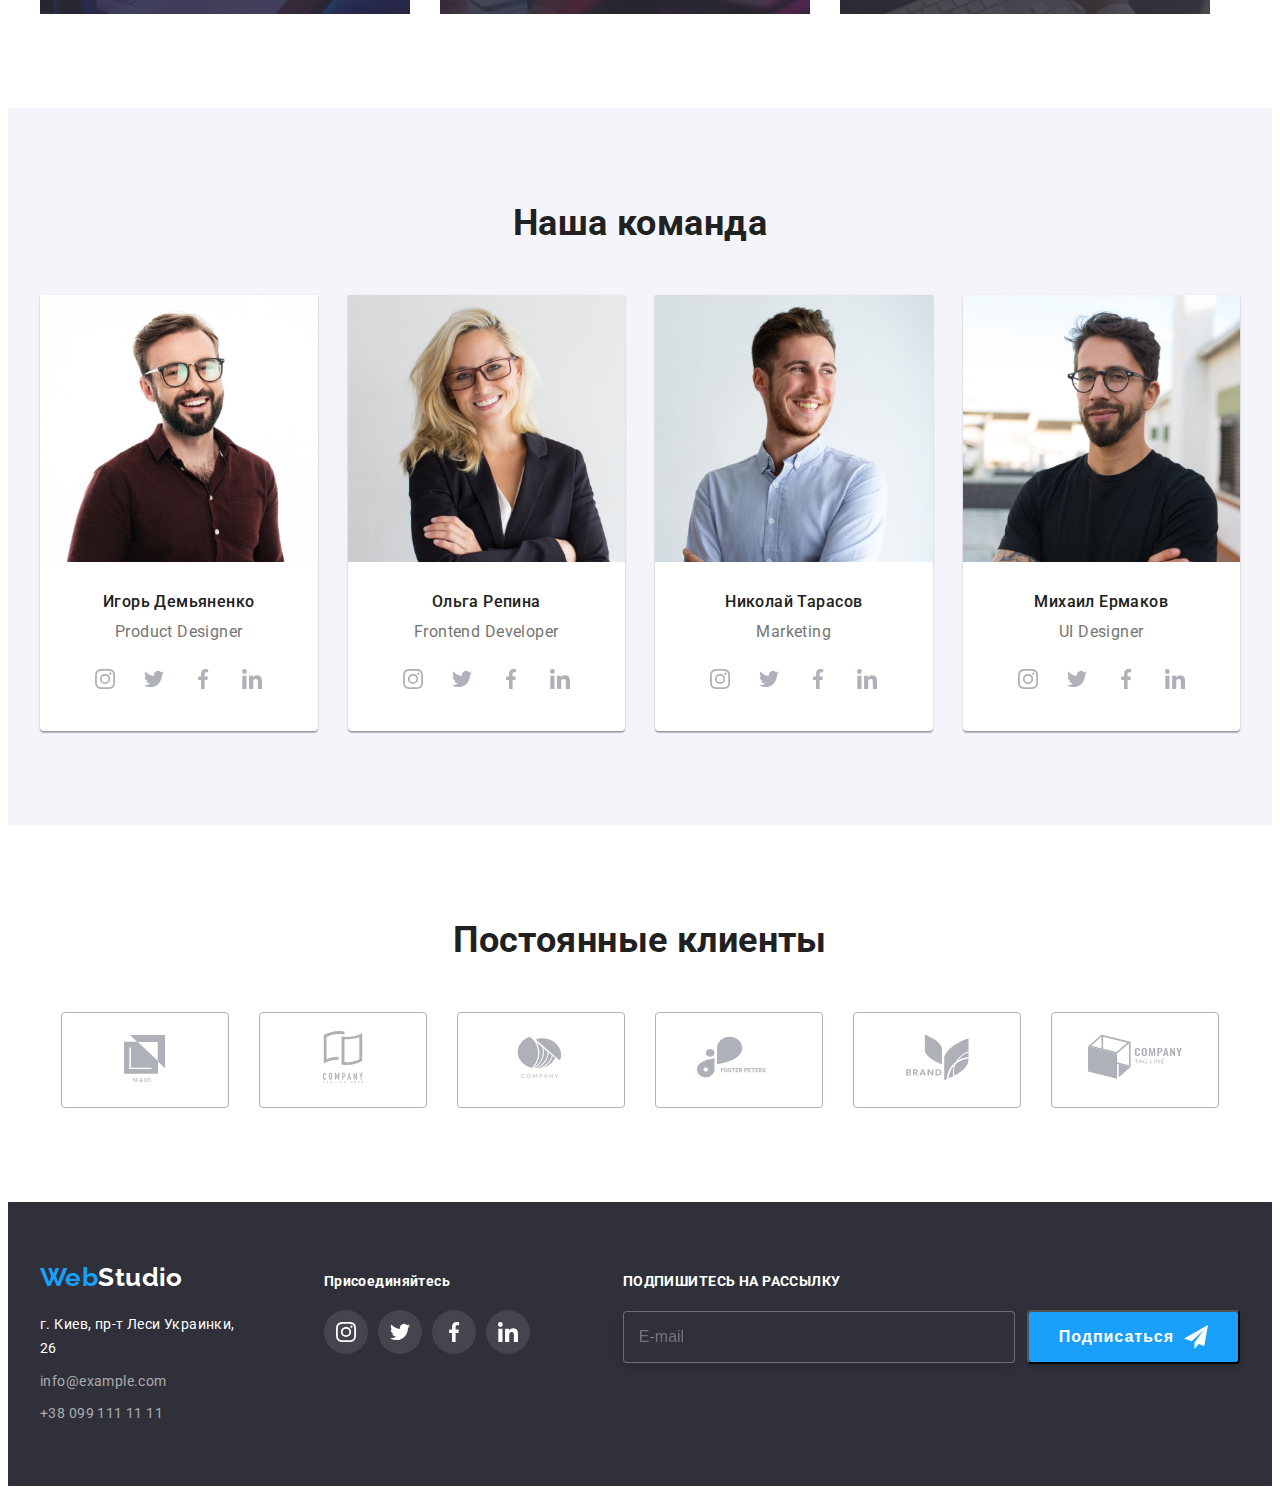
==== commit 55dd8b78: "HW-6.1" ====
--- a/index.html
+++ b/index.html
@@ -81,7 +81,62 @@
                   <use href="./Images/sprite.svg#close"></use>
                 </svg>
               </button>
+
+              <!-- Форма -->
+
+              <!-- NEW SCHOOL -->
               <form class="js-speaker-form">
+                <p class="form-field-title">
+                  Оставьте свои данные, мы вам перезвоним
+                </p>
+
+                <label class="form-field">
+                  <span class="form-field-text">Имя</span>
+                  <input name="name" type="text" class="form-field-input" />
+                  <svg>
+                    <use href="./Images/sprite.svg#person-modal"></use>
+                  </svg>
+                </label>
+
+                <label class="form-field">
+                  <span class="form-field-text">Телефон</span>
+                  <input name="tel" type="tel" class="form-field-input" />
+                  <svg>
+                    <use href="./Images/sprite.svg#phone-modal"></use>
+                  </svg>
+                </label>
+
+                <label class="form-field">
+                  <span class="form-field-text">Почта</span>
+                  <input name="email" type="email" class="form-field-input" />
+                  <svg>
+                    <use href="./Images/sprite.svg#mail-modal"></use>
+                  </svg>
+                </label>
+
+                <label class="form-field">
+                  <span class="form-field-text">Комментрий</span>
+                  <textarea
+                    name="comment"
+                    class="form-field-textarea"
+                  ></textarea>
+                </label>
+
+                <div class="form-sign">
+                  <input type="checkbox" name="checkbox" id="checkbox" />
+                  <label for="checkbox" class="form-sign-text"
+                    >Соглашаюсь с рассылкой и принимаю
+                    <a href="" class="cerrent">Условия договора</a>
+                  </label>
+                </div>
+
+                <button type="button" class="form-field-button">
+                  Отправить
+                </button>
+              </form>
+
+              <!-- OLD SCHOOL -->
+              <!-- <form class="js-speaker-form">
                 <div class="form-field">
                   <p class="form-field-title">
                     Оставьте свои данные, мы вам перезвоним
@@ -149,7 +204,7 @@
                     Отправить
                   </button>
                 </div>
-              </form>
+              </form> -->
             </div>
           </div>
         </div>
@@ -549,7 +604,11 @@
             <p class="mailing-title">ПОДПИШИТЕСЬ НА РАССЫЛКУ</p>
             <ul class="mailing-list">
               <li class="mailing-list-item">
-                <input type="email" class="" placeholder="E-mail" />
+                <input
+                  type="email"
+                  class="mailing-list-input"
+                  placeholder="E-mail"
+                />
               </li>
               <li class="mailing-list-item">
                 <button type="button">
@@ -564,6 +623,7 @@
         </div>
       </div>
     </footer>
+
     <script src="./js/modal.js"></script>
   </body>
 </html>
--- a/css/styles.css
+++ b/css/styles.css
@@ -364,7 +364,102 @@
   padding: 40px;
 }
 
+.form-field-title {
+  margin-bottom: 12px;
+
+  font-weight: bold;
+  font-size: 20px;
+  text-align: center;
+
+  color: #212121;
+}
+
+.form-field-text {
+  padding: 4px;
+  font-size: 12px;
+  line-height: 1.2;
+  letter-spacing: 0.01em;
+
+  color: #757575;
+}
+
 .form-field {
+  display: flex;
+  position: relative;
+  margin-bottom: 10px;
+
+  flex-direction: column;
+}
+
+.form-field:focus-within > .form-field-input,
+.form-field:focus-within > .form-field-textarea {
+  border-color: var(--accent-color);
+}
+.form-field:focus-within > svg {
+  fill: var(--accent-color);
+}
+
+.form-field-input {
+  height: 40px;
+  padding-left: 42px;
+
+  border: 1px solid rgba(33, 33, 33, 0.2);
+  border-radius: 4px;
+}
+
+.form-field svg {
+  position: absolute;
+
+  top: 33px;
+  left: 15px;
+  width: 18px;
+  height: 18px;
+}
+
+.form-field-textarea {
+  height: 120px;
+  padding: 12px;
+
+  border: 1px solid rgba(33, 33, 33, 0.2);
+  border-radius: 4px;
+  outline: none;
+}
+
+.form-sign {
+  display: flex;
+  margin-bottom: 30px;
+
+  align-items: center;
+  justify-content: space-evenly;
+}
+
+.form-sign-text {
+  line-height: 1.7;
+  color: #757575;
+}
+
+.form-field-button {
+  margin-left: auto;
+  margin-right: auto;
+  display: flex;
+
+  padding: 10px 55px;
+
+  font-weight: bold;
+  font-size: 16px;
+  line-height: 1.9;
+  letter-spacing: 0.06em;
+  border-radius: 4px;
+  transition: 250ms cubic-bezier(0.4, 0, 0.2, 1);
+  text-align: center;
+  cursor: pointer;
+  color: var(--white-text-color);
+  background: var(--accent-color);
+  box-shadow: 0px 4px 4px rgb(0 0 0 / 15%);
+}
+
+/* FOR OLD SCHOOL */
+/* .form-field {
   display: flex;
   position: relative;
   margin-bottom: 10px;
@@ -450,7 +545,7 @@
   margin-left: auto;
   margin-right: auto;
   display: flex;
-  padding: 10px 32px;
+  padding: 10px 55px;
   cursor: pointer;
   font-weight: bold;
   font-size: 16px;
@@ -462,7 +557,7 @@
   box-shadow: 0px 4px 4px rgb(0 0 0 / 15%);
   border-radius: 4px;
   transition: 250ms cubic-bezier(0.4, 0, 0.2, 1);
-}
+} */
 
 /* Features */
 .features-section {
@@ -730,6 +825,10 @@
   transition: color 250ms cubic-bezier(0.4, 0, 0.2, 1);
 }
 
+.address-container {
+  margin-right: 70px;
+}
+
 .address {
   margin-top: 20px;
 }
@@ -746,7 +845,7 @@
 }
 
 .icon-container {
-  margin-left: 70px;
+  margin-right: 93px;
 }
 
 .icon-list.footer-i {
@@ -834,7 +933,7 @@
   align-items: center;
 }
 
-.mailing-list-item input {
+.mailing-list-input {
   margin-right: 12px;
 
   width: 360px;
@@ -842,10 +941,12 @@
 
   font-size: 16px;
   line-height: 1.25;
+  color: var(--white-text-color);
+
+  border-radius: 4px;
   border: 1px solid rgba(255, 255, 255, 0.3);
-  box-sizing: border-box;
   filter: drop-shadow(0px 4px 4px rgba(0, 0, 0, 0.15));
-  border-radius: 4px;
+  background: var(--secondary-background-color);
 }
 
 .mailing-list-item button {
